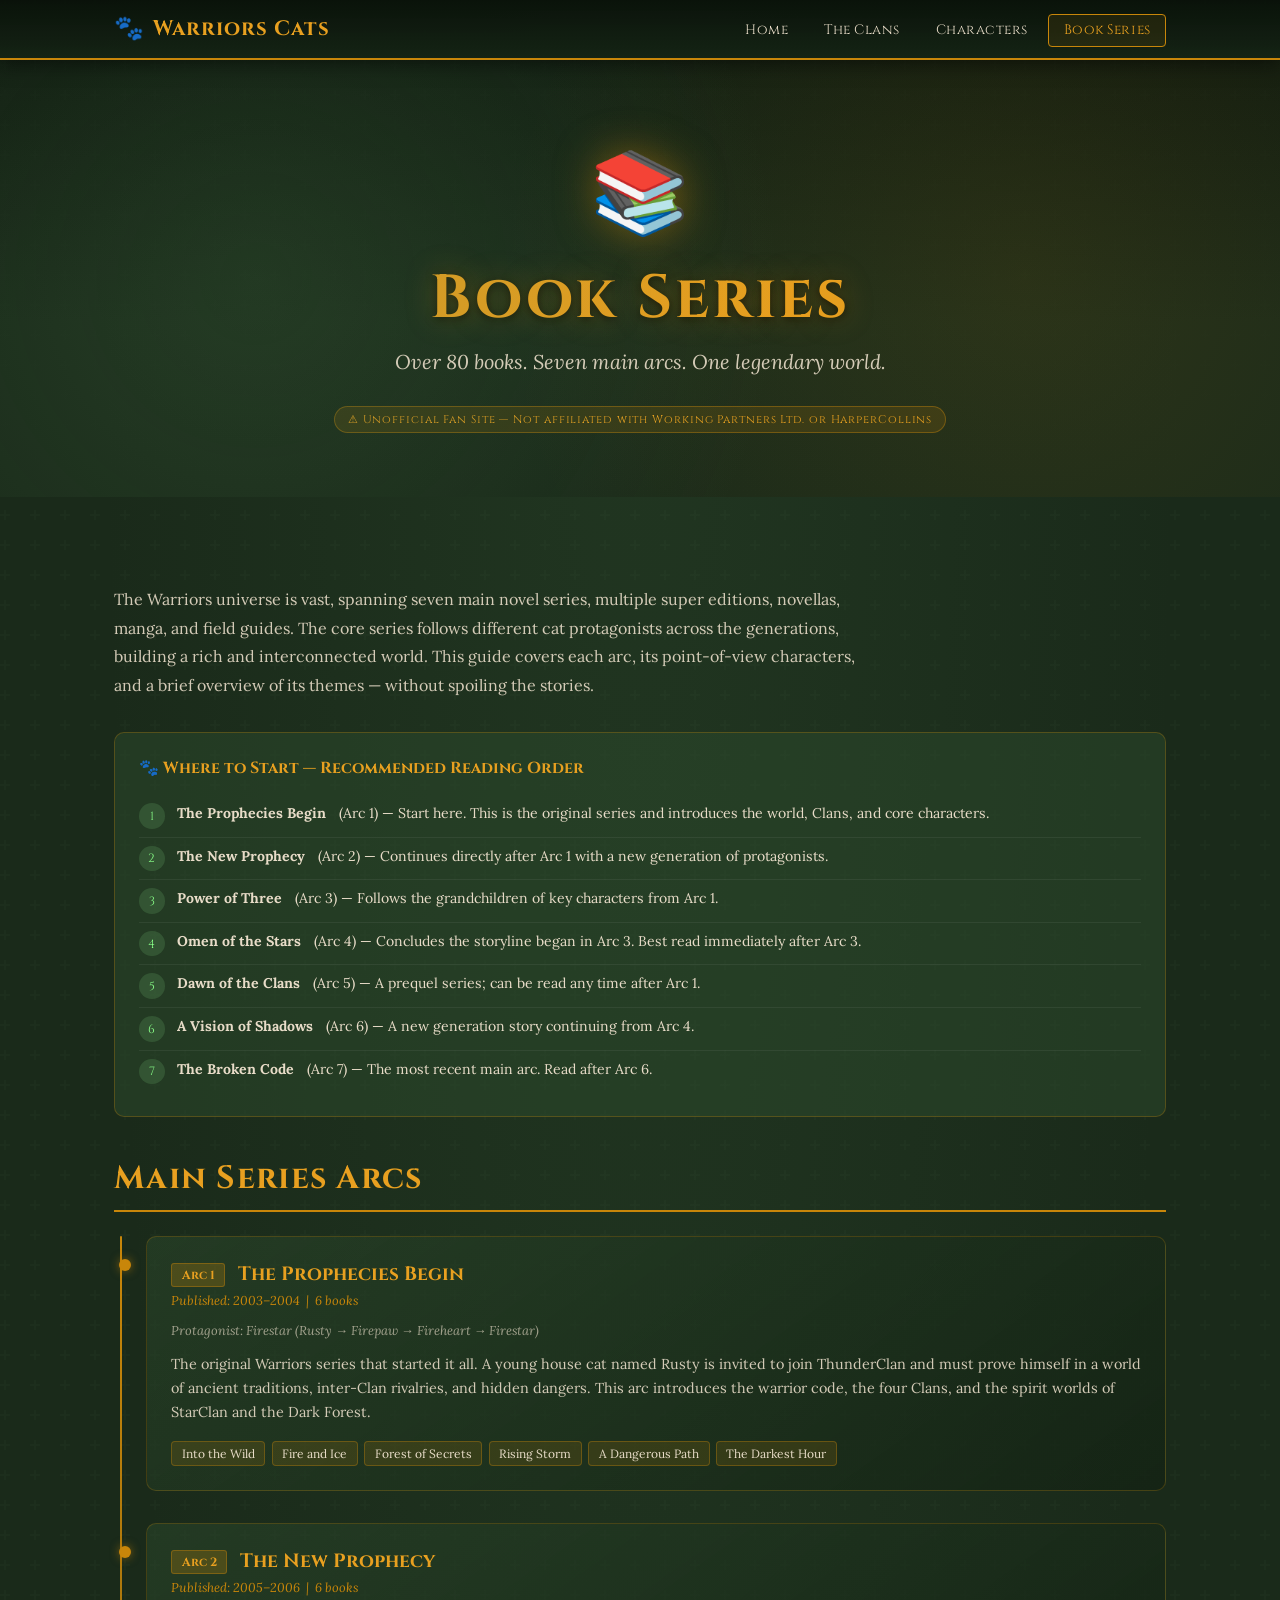
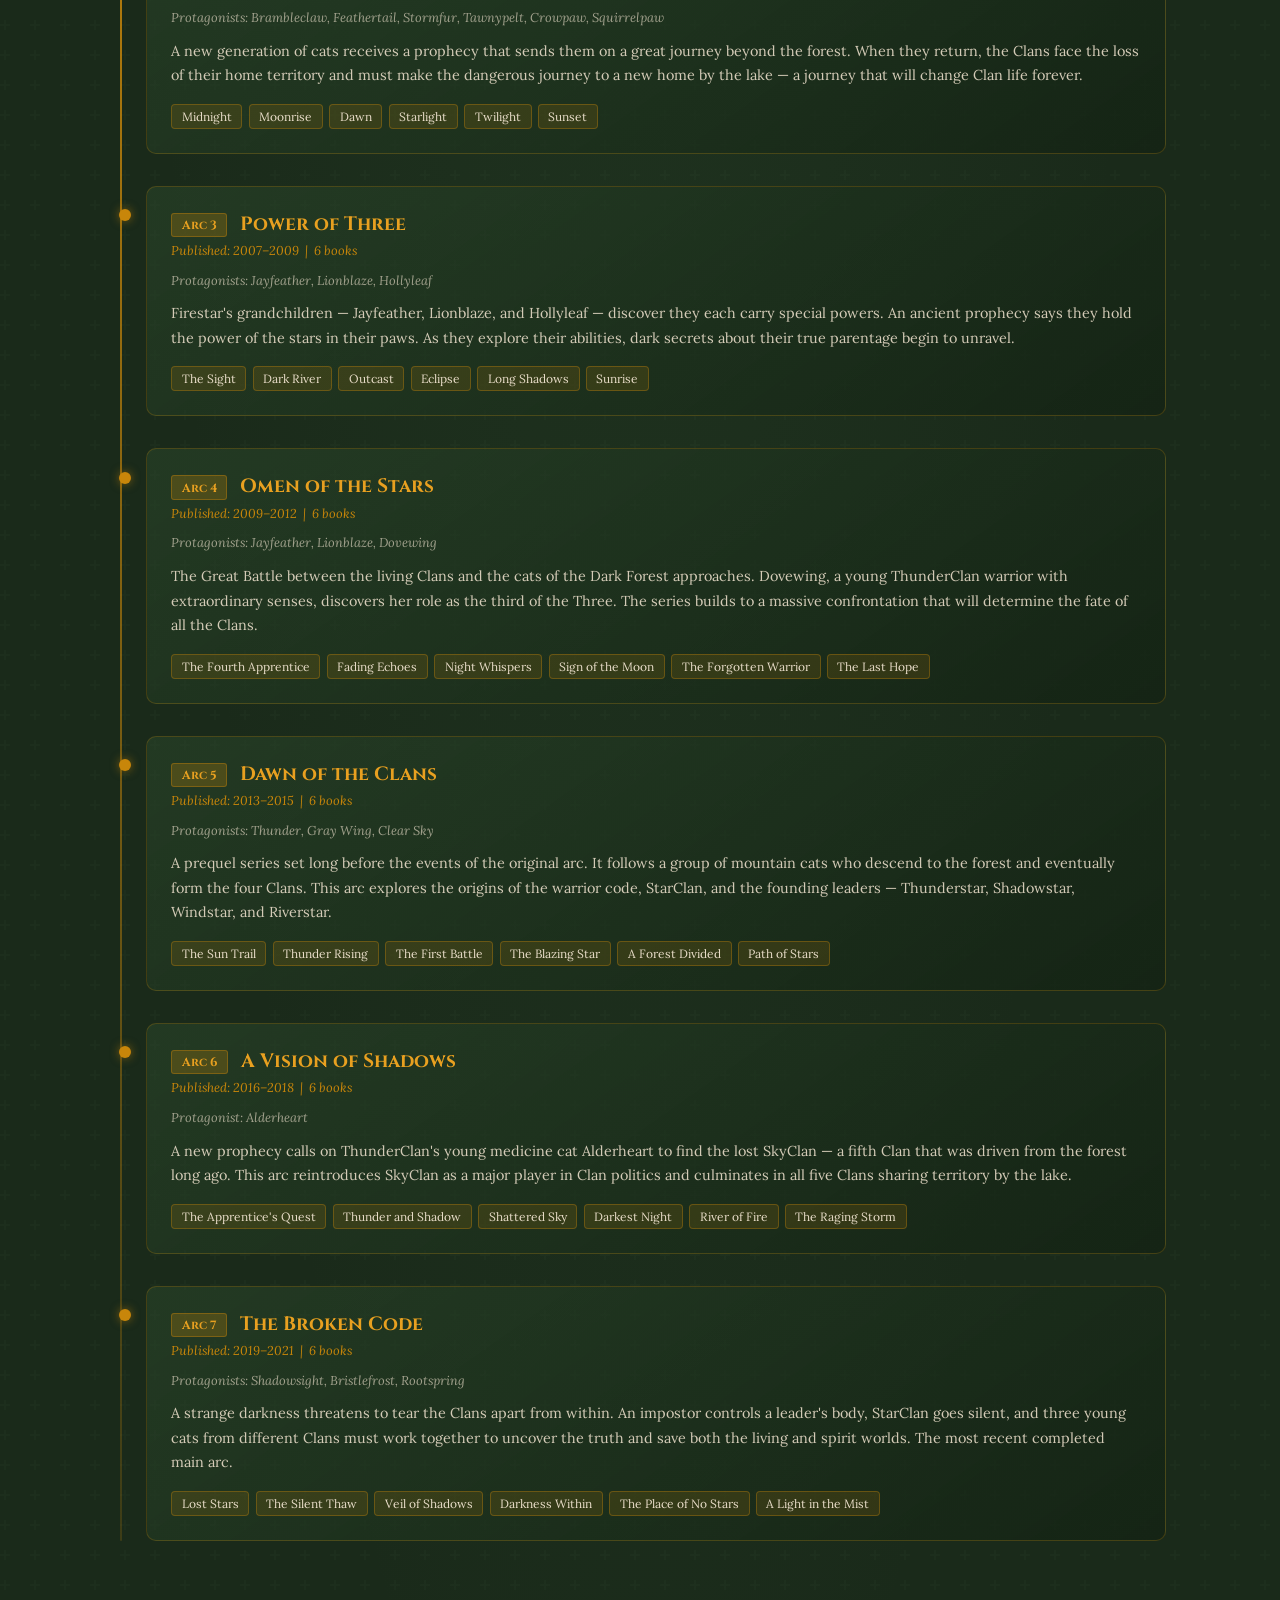
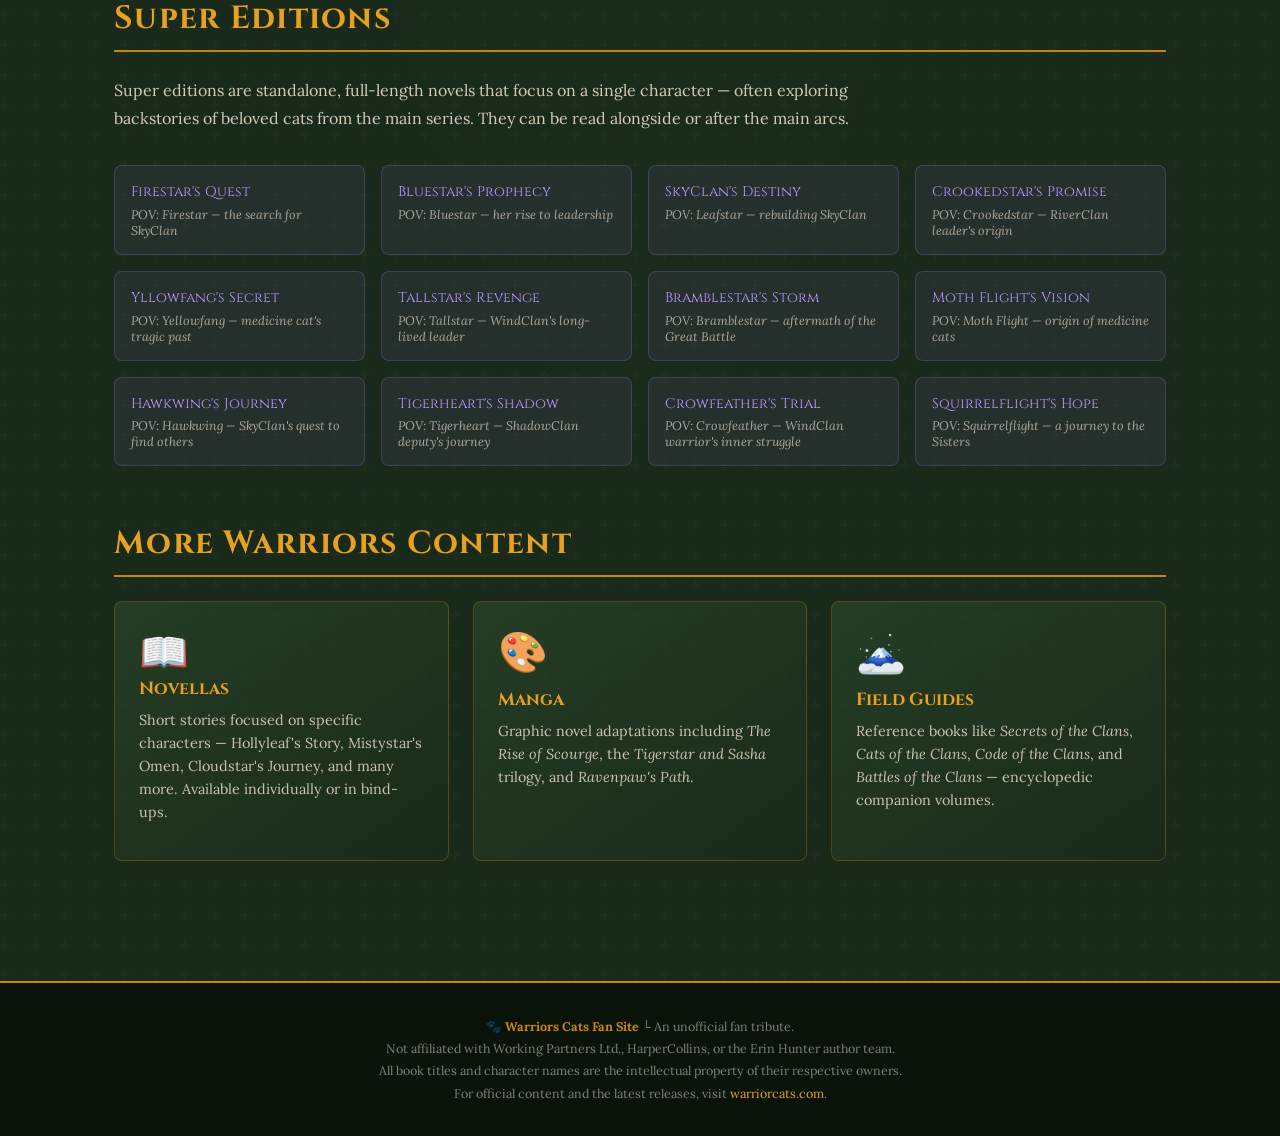
==== books.html @ 4194a697 "Add books.html" ====
<!DOCTYPE html>
<html lang="en">
<head>
  <meta charset="UTF-8" />
  <meta name="viewport" content="width=device-width, initial-scale=1.0" />
  <title>Book Series — Warriors Cats Fan Site</title>
  <link rel="stylesheet" href="style.css" />
  <style>
    .arc-number {
      display: inline-block;
      background: rgba(200,134,10,0.25);
      color: var(--amber-light);
      font-family: 'Cinzel', serif;
      font-size: 0.75rem;
      padding: 0.2rem 0.6rem;
      border-radius: 3px;
      border: 1px solid rgba(200,134,10,0.4);
      margin-right: 0.5rem;
      vertical-align: middle;
    }
    .arc-pov {
      font-size: 0.8rem;
      color: var(--parchment);
      opacity: 0.65;
      margin-bottom: 0.8rem;
      font-style: italic;
    }

    .books-timeline {
      position: relative;
      padding-left: 2rem;
    }
    .books-timeline::before {
      content: '';
      position: absolute;
      left: 0.4rem;
      top: 0;
      bottom: 0;
      width: 2px;
      background: linear-gradient(180deg, var(--amber) 0%, rgba(200,134,10,0.2) 100%);
      border-radius: 2px;
    }
    .timeline-arc {
      position: relative;
      margin-bottom: 2rem;
    }
    .timeline-arc::before {
      content: '';
      position: absolute;
      left: -1.75rem;
      top: 1.4rem;
      width: 12px;
      height: 12px;
      background: var(--amber);
      border-radius: 50%;
      box-shadow: 0 0 10px rgba(200,134,10,0.6);
    }

    .reading-order-box {
      background: rgba(45,74,45,0.5);
      border: 1px solid rgba(200,134,10,0.3);
      border-radius: 10px;
      padding: 1.5rem;
      margin-top: 1.5rem;
    }
    .reading-order-box h3 {
      font-family: 'Cinzel', serif;
      color: var(--amber-light);
      margin-bottom: 1rem;
      font-size: 1rem;
    }
    .order-steps {
      list-style: none;
      counter-reset: step-counter;
    }
    .order-steps li {
      counter-increment: step-counter;
      display: flex;
      align-items: flex-start;
      gap: 0.8rem;
      padding: 0.5rem 0;
      font-size: 0.88rem;
      color: var(--parchment);
      border-bottom: 1px solid rgba(255,255,255,0.06);
      line-height: 1.5;
    }
    .order-steps li:last-child { border-bottom: none; }
    .order-steps li::before {
      content: counter(step-counter);
      background: rgba(74,124,74,0.4);
      color: #88ff88;
      font-family: 'Cinzel', serif;
      font-size: 0.75rem;
      min-width: 1.6rem;
      height: 1.6rem;
      border-radius: 50%;
      display: flex;
      align-items: center;
      justify-content: center;
      flex-shrink: 0;
    }

    .super-editions-grid {
      display: grid;
      grid-template-columns: repeat(auto-fill, minmax(220px, 1fr));
      gap: 1rem;
    }
    .super-ed-card {
      background: rgba(136,102,204,0.1);
      border: 1px solid rgba(136,102,204,0.3);
      border-radius: 8px;
      padding: 1rem;
      transition: all 0.25s ease;
    }
    .super-ed-card:hover {
      border-color: rgba(136,102,204,0.6);
      box-shadow: 0 4px 16px rgba(136,102,204,0.15);
      transform: translateY(-2px);
    }
    .super-ed-card .se-title {
      font-family: 'Cinzel', serif;
      font-size: 0.88rem;
      color: #bb99ff;
      margin-bottom: 0.3rem;
    }
    .super-ed-card .se-pov {
      font-size: 0.78rem;
      color: var(--parchment);
      opacity: 0.7;
      font-style: italic;
    }
  </style>
</head>
<body>

  <!-- ======= HEADER ======= -->
  <header>
    <nav>
      <a class="nav-logo" href="index.html">
        <span class="paw">🐾</span> Warriors Cats
      </a>
      <ul>
        <li><a href="index.html">Home</a></li>
        <li><a href="clans.html">The Clans</a></li>
        <li><a href="characters.html">Characters</a></li>
        <li><a href="books.html" class="active">Book Series</a></li>
      </ul>
    </nav>
  </header>

  <!-- ======= HERO ======= -->
  <section class="hero">
    <span class="hero-icon">📚</span>
    <h1>Book Series</h1>
    <p class="subtitle">Over 80 books. Seven main arcs. One legendary world.</p>
    <span class="disclaimer-badge">⚠ Unofficial Fan Site — Not affiliated with Working Partners Ltd. or HarperCollins</span>
  </section>

  <!-- ======= MAIN ======= -->
  <main>

    <p class="intro-text">
      The Warriors universe is vast, spanning seven main novel series, multiple super editions, novellas,
      manga, and field guides. The core series follows different cat protagonists across the generations,
      building a rich and interconnected world. This guide covers each arc, its point-of-view characters,
      and a brief overview of its themes — without spoiling the stories.
    </p>

    <!-- READING ORDER TIP -->
    <div class="reading-order-box">
      <h3>🐾 Where to Start — Recommended Reading Order</h3>
      <ol class="order-steps">
        <li><strong>The Prophecies Begin</strong> (Arc 1) — Start here. This is the original series and introduces the world, Clans, and core characters.</li>
        <li><strong>The New Prophecy</strong> (Arc 2) — Continues directly after Arc 1 with a new generation of protagonists.</li>
        <li><strong>Power of Three</strong> (Arc 3) — Follows the grandchildren of key characters from Arc 1.</li>
        <li><strong>Omen of the Stars</strong> (Arc 4) — Concludes the storyline began in Arc 3. Best read immediately after Arc 3.</li>
        <li><strong>Dawn of the Clans</strong> (Arc 5) — A prequel series; can be read any time after Arc 1.</li>
        <li><strong>A Vision of Shadows</strong> (Arc 6) — A new generation story continuing from Arc 4.</li>
        <li><strong>The Broken Code</strong> (Arc 7) — The most recent main arc. Read after Arc 6.</li>
      </ol>
    </div>

    <!-- TIMELINE / ARCS -->
    <section style="margin-top: 2.5rem;">
      <h2 class="section-title">Main Series Arcs</h2>

      <div class="books-timeline">

        <!-- ARC 1 -->
        <div class="timeline-arc arc-card">
          <h3><span class="arc-number">Arc 1</span> The Prophecies Begin</h3>
          <p class="arc-meta">Published: 2003–2004 &nbsp;|&nbsp; 6 books</p>
          <p class="arc-pov">Protagonist: Firestar (Rusty → Firepaw → Fireheart → Firestar)</p>
          <p class="arc-desc">
            The original Warriors series that started it all. A young house cat named Rusty is invited to
            join ThunderClan and must prove himself in a world of ancient traditions, inter-Clan rivalries,
            and hidden dangers. This arc introduces the warrior code, the four Clans, and the spirit worlds
            of StarClan and the Dark Forest.
          </p>
          <div class="book-list">
            <span class="book-tag">Into the Wild</span>
            <span class="book-tag">Fire and Ice</span>
            <span class="book-tag">Forest of Secrets</span>
            <span class="book-tag">Rising Storm</span>
            <span class="book-tag">A Dangerous Path</span>
            <span class="book-tag">The Darkest Hour</span>
          </div>
        </div>

        <!-- ARC 2 -->
        <div class="timeline-arc arc-card">
          <h3><span class="arc-number">Arc 2</span> The New Prophecy</h3>
          <p class="arc-meta">Published: 2005–2006 &nbsp;|&nbsp; 6 books</p>
          <p class="arc-pov">Protagonists: Brambleclaw, Feathertail, Stormfur, Tawnypelt, Crowpaw, Squirrelpaw</p>
          <p class="arc-desc">
            A new generation of cats receives a prophecy that sends them on a great journey beyond the
            forest. When they return, the Clans face the loss of their home territory and must make the
            dangerous journey to a new home by the lake — a journey that will change Clan life forever.
          </p>
          <div class="book-list">
            <span class="book-tag">Midnight</span>
            <span class="book-tag">Moonrise</span>
            <span class="book-tag">Dawn</span>
            <span class="book-tag">Starlight</span>
            <span class="book-tag">Twilight</span>
            <span class="book-tag">Sunset</span>
          </div>
        </div>

        <!-- ARC 3 -->
        <div class="timeline-arc arc-card">
          <h3><span class="arc-number">Arc 3</span> Power of Three</h3>
          <p class="arc-meta">Published: 2007–2009 &nbsp;|&nbsp; 6 books</p>
          <p class="arc-pov">Protagonists: Jayfeather, Lionblaze, Hollyleaf</p>
          <p class="arc-desc">
            Firestar's grandchildren — Jayfeather, Lionblaze, and Hollyleaf — discover they each carry
            special powers. An ancient prophecy says they hold the power of the stars in their paws. As
            they explore their abilities, dark secrets about their true parentage begin to unravel.
          </p>
          <div class="book-list">
            <span class="book-tag">The Sight</span>
            <span class="book-tag">Dark River</span>
            <span class="book-tag">Outcast</span>
            <span class="book-tag">Eclipse</span>
            <span class="book-tag">Long Shadows</span>
            <span class="book-tag">Sunrise</span>
          </div>
        </div>

        <!-- ARC 4 -->
        <div class="timeline-arc arc-card">
          <h3><span class="arc-number">Arc 4</span> Omen of the Stars</h3>
          <p class="arc-meta">Published: 2009–2012 &nbsp;|&nbsp; 6 books</p>
          <p class="arc-pov">Protagonists: Jayfeather, Lionblaze, Dovewing</p>
          <p class="arc-desc">
            The Great Battle between the living Clans and the cats of the Dark Forest approaches. Dovewing,
            a young ThunderClan warrior with extraordinary senses, discovers her role as the third of the
            Three. The series builds to a massive confrontation that will determine the fate of all the Clans.
          </p>
          <div class="book-list">
            <span class="book-tag">The Fourth Apprentice</span>
            <span class="book-tag">Fading Echoes</span>
            <span class="book-tag">Night Whispers</span>
            <span class="book-tag">Sign of the Moon</span>
            <span class="book-tag">The Forgotten Warrior</span>
            <span class="book-tag">The Last Hope</span>
          </div>
        </div>

        <!-- ARC 5 -->
        <div class="timeline-arc arc-card">
          <h3><span class="arc-number">Arc 5</span> Dawn of the Clans</h3>
          <p class="arc-meta">Published: 2013–2015 &nbsp;|&nbsp; 6 books</p>
          <p class="arc-pov">Protagonists: Thunder, Gray Wing, Clear Sky</p>
          <p class="arc-desc">
            A prequel series set long before the events of the original arc. It follows a group of mountain
            cats who descend to the forest and eventually form the four Clans. This arc explores the origins
            of the warrior code, StarClan, and the founding leaders — Thunderstar, Shadowstar, Windstar,
            and Riverstar.
          </p>
          <div class="book-list">
            <span class="book-tag">The Sun Trail</span>
            <span class="book-tag">Thunder Rising</span>
            <span class="book-tag">The First Battle</span>
            <span class="book-tag">The Blazing Star</span>
            <span class="book-tag">A Forest Divided</span>
            <span class="book-tag">Path of Stars</span>
          </div>
        </div>

        <!-- ARC 6 -->
        <div class="timeline-arc arc-card">
          <h3><span class="arc-number">Arc 6</span> A Vision of Shadows</h3>
          <p class="arc-meta">Published: 2016–2018 &nbsp;|&nbsp; 6 books</p>
          <p class="arc-pov">Protagonist: Alderheart</p>
          <p class="arc-desc">
            A new prophecy calls on ThunderClan's young medicine cat Alderheart to find the lost SkyClan — a
            fifth Clan that was driven from the forest long ago. This arc reintroduces SkyClan as a major
            player in Clan politics and culminates in all five Clans sharing territory by the lake.
          </p>
          <div class="book-list">
            <span class="book-tag">The Apprentice's Quest</span>
            <span class="book-tag">Thunder and Shadow</span>
            <span class="book-tag">Shattered Sky</span>
            <span class="book-tag">Darkest Night</span>
            <span class="book-tag">River of Fire</span>
            <span class="book-tag">The Raging Storm</span>
          </div>
        </div>

        <!-- ARC 7 -->
        <div class="timeline-arc arc-card">
          <h3><span class="arc-number">Arc 7</span> The Broken Code</h3>
          <p class="arc-meta">Published: 2019–2021 &nbsp;|&nbsp; 6 books</p>
          <p class="arc-pov">Protagonists: Shadowsight, Bristlefrost, Rootspring</p>
          <p class="arc-desc">
            A strange darkness threatens to tear the Clans apart from within. An impostor controls a
            leader's body, StarClan goes silent, and three young cats from different Clans must work
            together to uncover the truth and save both the living and spirit worlds. The most recent
            completed main arc.
          </p>
          <div class="book-list">
            <span class="book-tag">Lost Stars</span>
            <span class="book-tag">The Silent Thaw</span>
            <span class="book-tag">Veil of Shadows</span>
            <span class="book-tag">Darkness Within</span>
            <span class="book-tag">The Place of No Stars</span>
            <span class="book-tag">A Light in the Mist</span>
          </div>
        </div>

      </div>
    </section>

    <!-- SUPER EDITIONS -->
    <section>
      <h2 class="section-title">Super Editions</h2>
      <p class="intro-text">
        Super editions are standalone, full-length novels that focus on a single character — often exploring
        backstories of beloved cats from the main series. They can be read alongside or after the main arcs.
      </p>
      <div class="super-editions-grid">
        <div class="super-ed-card">
          <p class="se-title">Firestar's Quest</p>
          <p class="se-pov">POV: Firestar — the search for SkyClan</p>
        </div>
        <div class="super-ed-card">
          <p class="se-title">Bluestar's Prophecy</p>
          <p class="se-pov">POV: Bluestar — her rise to leadership</p>
        </div>
        <div class="super-ed-card">
          <p class="se-title">SkyClan's Destiny</p>
          <p class="se-pov">POV: Leafstar — rebuilding SkyClan</p>
        </div>
        <div class="super-ed-card">
          <p class="se-title">Crookedstar's Promise</p>
          <p class="se-pov">POV: Crookedstar — RiverClan leader's origin</p>
        </div>
        <div class="super-ed-card">
          <p class="se-title">Yllowfang's Secret</p>
          <p class="se-pov">POV: Yellowfang — medicine cat's tragic past</p>
        </div>
        <div class="super-ed-card">
          <p class="se-title">Tallstar's Revenge</p>
          <p class="se-pov">POV: Tallstar — WindClan's long-lived leader</p>
        </div>
        <div class="super-ed-card">
          <p class="se-title">Bramblestar's Storm</p>
          <p class="se-pov">POV: Bramblestar — aftermath of the Great Battle</p>
        </div>
        <div class="super-ed-card">
          <p class="se-title">Moth Flight's Vision</p>
          <p class="se-pov">POV: Moth Flight — origin of medicine cats</p>
        </div>
        <div class="super-ed-card">
          <p class="se-title">Hawkwing's Journey</p>
          <p class="se-pov">POV: Hawkwing — SkyClan's quest to find others</p>
        </div>
        <div class="super-ed-card">
          <p class="se-title">Tigerheart's Shadow</p>
          <p class="se-pov">POV: Tigerheart — ShadowClan deputy's journey</p>
        </div>
        <div class="super-ed-card">
          <p class="se-title">Crowfeather's Trial</p>
          <p class="se-pov">POV: Crowfeather — WindClan warrior's inner struggle</p>
        </div>
        <div class="super-ed-card">
          <p class="se-title">Squirrelflight's Hope</p>
          <p class="se-pov">POV: Squirrelflight — a journey to the Sisters</p>
        </div>
      </div>
    </section>

    <!-- ADDITIONAL CONTENT -->
    <section>
      <h2 class="section-title">More Warriors Content</h2>
      <div class="card-grid">
        <div class="card">
          <span class="card-icon">📖</pan>
          <h3>Novellas</h3>
          <p>Short stories focused on specific characters — Hollyleaf's Story, Mistystar's Omen, Cloudstar's Journey, and many more. Available individually or in bind-ups.</p>
        </div>
        <div class="card">
          <span class="card-icon">🎨</span>
          <h3>Manga</h3>
          <p>Graphic novel adaptations including <em>The Rise of Scourge</em>, the <em>Tigerstar and Sasha</em> trilogy, and <em>Ravenpaw's Path</em>.</p>
        </div>
        <div class="card">
          <span class="card-icon">🗻️</span>
          <h3>Field Guides</h3>
          <p>Reference books like <em>Secrets of the Clans</em>, <em>Cats of the Clans</em>, <em>Code of the Clans</em>, and <em>Battles of the Clans</em> — encyclopedic companion volumes.</p>
        </div>
      </div>
    </section>

  </main>

  <!-- ======= FOOTER ======= -->
  <footer>
    <p>
      🐾 <strong>Warriors Cats Fan Site</strong> └ An unofficial fan tribute.<br />
      Not affiliated with Working Partners Ltd., HarperCollins, or the Erin Hunter author team.<br />
      All book titles and character names are the intellectual property of their respective owners.<br />
      For official content and the latest releases, visit
      <a href="https://www.warriorcats.com" target="_blank" rel="noopener">warriorcats.com</a>.
    </p>
  </footer>

</body>
</html>
---- style.css ----
/* ============================================
   Warriors Cats Fan Site — Shared Stylesheet
   Unofficial Fan Site | Not affiliated with
   Working Partners Ltd. or HarperCollins
   ============================================ */

@import url('https://fonts.googleapis.com/css2?family=Cinzel:wght@400;600;700&family=Lora:ital,wght@0,400;0,600;1,400&display=swap');

/* ---- CSS Variables ---- */
:root {
  --forest-dark: #1a2a1a;
  --forest-mid: #2d4a2d;
  --forest-light: #4a7c4a;
  --amber: #c8860a;
  --amber-light: #e8a020;
  --cream: #f5efe0;
  --parchment: #e8dcc8;
  --text-dark: #1c1408;
  --text-mid: #3a2e1a;
  --thunder: #e85c00;
  --shadow: #4a0080;
  --wind: #c8a000;
  --river: #0066aa;
  --starClan: #8866cc;
}

/* ---- Reset & Base ---- */
*, *::before, *::after { box-sizing: border-box; margin: 0; padding: 0; }

html { scroll-behavior: smooth; }

body {
  font-family: 'Lora', Georgia, serif;
  background-color: var(--forest-dark);
  color: var(--cream);
  min-height: 100vh;
  background-image:
    radial-gradient(ellipse at top, rgba(74, 124, 74, 0.15) 0%, transparent 60%),
    url("data:image/svg+xml,%3Csvg width='60' height='60' viewBox='0 0 60 60' xmlns='http://www.w3.org/2000/svg'%3E%3Cg fill='none' fill-rule='evenodd'%3E%3Cg fill='%234a7c4a' fill-opacity='0.05'%3E%3Cpath d='M36 34v-4h-2v4h-4v2h4v4h2v-4h4v-2h-4zm0-30V0h-2v4h-4v2h4v4h2V6h4V4h-4zM6 34v-4H4v4H0v2h4v4h2v-4h4v-2H6zM6 4V0H4v4H0v2h4v4h2V6h4V4H6z'/%3E%3C/g%3E%3C/g%3E%3C/svg%3E");
}

/* ---- Navigation ---- */
header {
  background: linear-gradient(180deg, rgba(10,18,10,0.98) 0%, rgba(20,35,20,0.95) 100%);
  border-bottom: 2px solid var(--amber);
  position: sticky;
  top: 0;
  z-index: 100;
  box-shadow: 0 4px 20px rgba(0,0,0,0.5);
}

nav {
  max-width: 1100px;
  margin: 0 auto;
  display: flex;
  align-items: center;
  justify-content: space-between;
  padding: 0.8rem 1.5rem;
  flex-wrap: wrap;
  gap: 0.5rem;
}

.nav-logo {
  font-family: 'Cinzel', serif;
  font-size: 1.3rem;
  font-weight: 700;
  color: var(--amber-light);
  text-decoration: none;
  letter-spacing: 0.05em;
  display: flex;
  align-items: center;
  gap: 0.5rem;
}

.nav-logo .paw { font-size: 1.5rem; }

nav ul {
  list-style: none;
  display: flex;
  gap: 0.3rem;
  flex-wrap: wrap;
}

nav ul li a {
  text-decoration: none;
  color: var(--parchment);
  font-family: 'Cinzel', serif;
  font-size: 0.85rem;
  letter-spacing: 0.04em;
  padding: 0.4rem 0.9rem;
  border-radius: 4px;
  transition: all 0.25s ease;
  border: 1px solid transparent;
}

nav ul li a:hover,
nav ul li a.active {
  color: var(--amber-light);
  border-color: var(--amber);
  background: rgba(200, 134, 10, 0.1);
}

/* ---- Hero Banner ---- */
.hero {
  position: relative;
  text-align: center;
  padding: 5rem 1.5rem 4rem;
  background: linear-gradient(180deg,
    rgba(10,18,10,0.6) 0%,
    rgba(26,42,26,0.8) 60%,
    var(--forest-dark) 100%);
  overflow: hidden;
}

.hero::before {
  content: '';
  position: absolute;
  inset: 0;
  background:
    radial-gradient(circle at 20% 50%, rgba(74,124,74,0.2) 0%, transparent 50%),
    radial-gradient(circle at 80% 50%, rgba(200,134,10,0.1) 0%, transparent 50%);
  pointer-events: none;
}

.hero-icon {
  font-size: 5rem;
  display: block;
  margin-bottom: 1rem;
  filter: drop-shadow(0 0 20px rgba(200,134,10,0.5));
  animation: float 4s ease-in-out infinite;
}

@keyframes float {
  0%, 100% { transform: translateY(0); }
  50% { transform: translateY(-10px); }
}

.hero h1 {
  font-family: 'Cinzel', serif;
  font-size: clamp(2rem, 6vw, 3.8rem);
  font-weight: 700;
  color: var(--amber-light);
  text-shadow: 0 0 30px rgba(200,134,10,0.4), 0 2px 8px rgba(0,0,0,0.8);
  margin-bottom: 0.6rem;
  letter-spacing: 0.05em;
}

.hero .subtitle {
  font-size: clamp(1rem, 2.5vw, 1.25rem);
  color: var(--parchment);
  font-style: italic;
  max-width: 600px;
  margin: 0 auto 1.5rem;
  opacity: 0.9;
}

.disclaimer-badge {
  display: inline-block;
  background: rgba(200,134,10,0.15);
  border: 1px solid rgba(200,134,10,0.4);
  color: var(--amber-light);
  font-size: 0.7rem;
  font-family: 'Cinzel', serif;
  letter-spacing: 0.08em;
  padding: 0.3rem 0.8rem;
  border-radius: 20px;
  margin-top: 0.5rem;
}

/* ---- Main Content ---- */
main {
  max-width: 1100px;
  margin: 0 auto;
  padding: 2rem 1.5rem 4rem;
}

section {
  margin-bottom: 3.5rem;
}

.section-title {
  font-family: 'Cinzel', serif;
  font-size: clamp(1.4rem, 3vw, 2rem);
  color: var(--amber-light);
  border-bottom: 2px solid var(--amber);
  padding-bottom: 0.6rem;
  margin-bottom: 1.5rem;
  letter-spacing: 0.04em;
}

/* ---- Cards ---- */
.card-grid {
  display: grid;
  grid-template-columns: repeat(auto-fill, minmax(260px, 1fr));
  gap: 1.5rem;
}

.card {
  background: linear-gradient(145deg, rgba(45,74,45,0.6), rgba(26,42,26,0.8));
  border: 1px solid rgba(200,134,10,0.3);
  border-radius: 8px;
  padding: 1.5rem;
  transition: all 0.3s ease;
  text-decoration: none;
  color: inherit;
  display: block;
}

.card:hover {
  border-color: var(--amber);
  transform: translateY(-4px);
  box-shadow: 0 8px 30px rgba(0,0,0,0.4), 0 0 20px rgba(200,134,10,0.15);
  background: linear-gradient(145deg, rgba(60,100,60,0.7), rgba(40,60,40,0.9));
}

.card-icon { font-size: 2.5rem; margin-bottom: 0.7rem; display: block; }

.card h3 {
  font-family: 'Cinzel', serif;
  font-size: 1.1rem;
  color: var(--amber-light);
  margin-bottom: 0.5rem;
}

.card p {
  font-size: 0.9rem;
  color: var(--parchment);
  line-height: 1.6;
  opacity: 0.85;
}

/* ---- Clan Color Accents ---- */
.clan-thunder { border-left: 4px solid var(--thunder); }
.clan-shadow  { border-left: 4px solid var(--shadow); }
.clan-wind    { border-left: 4px solid var(--wind); }
.clan-river   { border-left: 4px solid var(--river); }
.clan-star    { border-left: 4px solid var(--starClan); }

/* ---- Clan Banner ---- */
.clan-banner {
  display: grid;
  grid-template-columns: repeat(auto-fill, minmax(220px, 1fr));
  gap: 1rem;
  margin-bottom: 2rem;
}

.clan-tile {
  border-radius: 8px;
  padding: 1.5rem 1.2rem;
  text-align: center;
  border: 1px solid rgba(255,255,255,0.1);
  transition: transform 0.2s ease, box-shadow 0.2s ease;
}

.clan-tile:hover {
  transform: scale(1.03);
  box-shadow: 0 6px 20px rgba(0,0,0,0.5);
}

.clan-tile .clan-emblem { font-size: 3rem; display: block; margin-bottom: 0.5rem; }
.clan-tile h3 { font-family: 'Cinzel', serif; font-size: 1.15rem; margin-bottom: 0.3rem; }
.clan-tile p  { font-size: 0.82rem; opacity: 0.85; line-height: 1.5; }

.thunder-tile { background: linear-gradient(135deg, #3a1200, #5c2200); color: #ffb880; }
.shadow-tile  { background: linear-gradient(135deg, #1a0030, #2e0050); color: #cc99ff; }
.wind-tile    { background: linear-gradient(135deg, #2a2200, #4a3a00); color: #ffe080; }
.river-tile   { background: linear-gradient(135deg, #001830, #002d55); color: #80ccff; }

/* ---- Info Table ---- */
.info-table {
  width: 100%;
  border-collapse: collapse;
  font-size: 0.9rem;
}

.info-table th {
  font-family: 'Cinzel', serif;
  background: rgba(200,134,10,0.2);
  color: var(--amber-light);
  padding: 0.6rem 1rem;
  text-align: left;
  border-bottom: 2px solid var(--amber);
  font-size: 0.8rem;
  letter-spacing: 0.06em;
}

.info-table td {
  padding: 0.7rem 1rem;
  border-bottom: 1px solid rgba(255,255,255,0.07);
  color: var(--parchment);
  vertical-align: top;
  line-height: 1.5;
}

.info-table tr:last-child td { border-bottom: none; }
.info-table tr:hover td { background: rgba(255,255,255,0.03); }

/* ---- Character Profile Card ---- */
.char-grid {
  display: grid;
  grid-template-columns: repeat(auto-fill, minmax(280px, 1fr));
  gap: 1.5rem;
}

.char-card {
  background: rgba(30, 48, 30, 0.8);
  border: 1px solid rgba(200,134,10,0.3);
  border-radius: 10px;
  padding: 1.4rem;
  transition: all 0.3s ease;
}

.char-card:hover {
  border-color: var(--amber);
  box-shadow: 0 6px 24px rgba(0,0,0,0.4);
  transform: translateY(-3px);
}

.char-header {
  display: flex;
  align-items: center;
  gap: 1rem;
  margin-bottom: 1rem;
  padding-bottom: 0.8rem;
  border-bottom: 1px solid rgba(200,134,10,0.2);
}

.char-emoji { font-size: 2.8rem; }

.char-header h3 {
  font-family: 'Cinzel', serif;
  font-size: 1.05rem;
  color: var(--amber-light);
}

.char-header .char-rank {
  font-size: 0.75rem;
  color: var(--parchment);
  opacity: 0.7;
  font-style: italic;
}

.char-facts { list-style: none; }

.char-facts li {
  display: flex;
  gap: 0.5rem;
  font-size: 0.85rem;
  padding: 0.3rem 0;
  color: var(--parchment);
  border-bottom: 1px solid rgba(255,255,255,0.05);
}

.char-facts li:last-child { border-bottom: none; }

.char-facts .label {
  color: var(--amber);
  font-weight: 600;
  min-width: 80px;
  flex-shrink: 0;
}

/* ---- Book Arc Cards ---- */
.arc-card {
  background: linear-gradient(145deg, rgba(45,74,45,0.5), rgba(20,35,20,0.8));
  border: 1px solid rgba(200,134,10,0.25);
  border-radius: 10px;
  padding: 1.5rem;
  margin-bottom: 1.5rem;
}

.arc-card h3 {
  font-family: 'Cinzel', serif;
  font-size: 1.2rem;
  color: var(--amber-light);
  margin-bottom: 0.3rem;
}

.arc-meta {
  font-size: 0.8rem;
  color: var(--amber);
  font-style: italic;
  margin-bottom: 0.8rem;
}

.arc-desc {
  font-size: 0.9rem;
  color: var(--parchment);
  line-height: 1.7;
  margin-bottom: 1rem;
  opacity: 0.9;
}

.book-list {
  display: flex;
  flex-wrap: wrap;
  gap: 0.4rem;
}

.book-tag {
  background: rgba(200,134,10,0.15);
  border: 1px solid rgba(200,134,10,0.35);
  color: var(--parchment);
  font-size: 0.75rem;
  padding: 0.25rem 0.6rem;
  border-radius: 4px;
}

/* ---- Footer ---- */
footer {
  background: rgba(10,18,10,0.95);
  border-top: 2px solid var(--amber);
  text-align: center;
  padding: 2rem 1.5rem;
  font-size: 0.78rem;
  color: rgba(245,239,224,0.5);
  line-height: 1.8;
}

footer strong { color: var(--amber); }

footer a { color: var(--amber-light); text-decoration: none; }
footer a:hover { text-decoration: underline; }

/* ---- Utility ---- */
.text-amber { color: var(--amber-light); }
.text-italic { font-style: italic; }
.mt-sm { margin-top: 0.8rem; }
.mt-md { margin-top: 1.5rem; }

.intro-text {
  max-width: 750px;
  line-height: 1.8;
  color: var(--parchment);
  font-size: 1rem;
  opacity: 0.9;
  margin-bottom: 2rem;
}

.tag {
  display: inline-block;
  font-size: 0.72rem;
  font-family: 'Cinzel', serif;
  letter-spacing: 0.06em;
  padding: 0.2rem 0.6rem;
  border-radius: 3px;
  margin-right: 0.3rem;
  margin-bottom: 0.3rem;
}

.tag-thunder { background: rgba(232,92,0,0.2);  color: #ff9955; border: 1px solid rgba(232,92,0,0.4); }
.tag-shadow  { background: rgba(74,0,128,0.25); color: #cc88ff; border: 1px solid rgba(74,0,128,0.5); }
.tag-wind    { background: rgba(200,160,0,0.2); color: #ffe080; border: 1px solid rgba(200,160,0,0.4); }
.tag-river   { background: rgba(0,102,170,0.25); color: #66bbff; border: 1px solid rgba(0,102,170,0.5); }
.tag-star    { background: rgba(136,102,204,0.2); color: #bb99ff; border: 1px solid rgba(136,102,204,0.4); }
.tag-rogue   { background: rgba(100,80,60,0.3); color: #ccaa88; border: 1px solid rgba(100,80,60,0.5); }

/* ---- Responsive ---- */
@media (max-width: 600px) {
  nav { flex-direction: column; align-items: flex-start; }
  nav ul { gap: 0.2rem; }
  .hero { padding: 3rem 1rem 2.5rem; }
  .card-grid, .char-grid, .clan-banner { grid-template-columns: 1fr; }
}
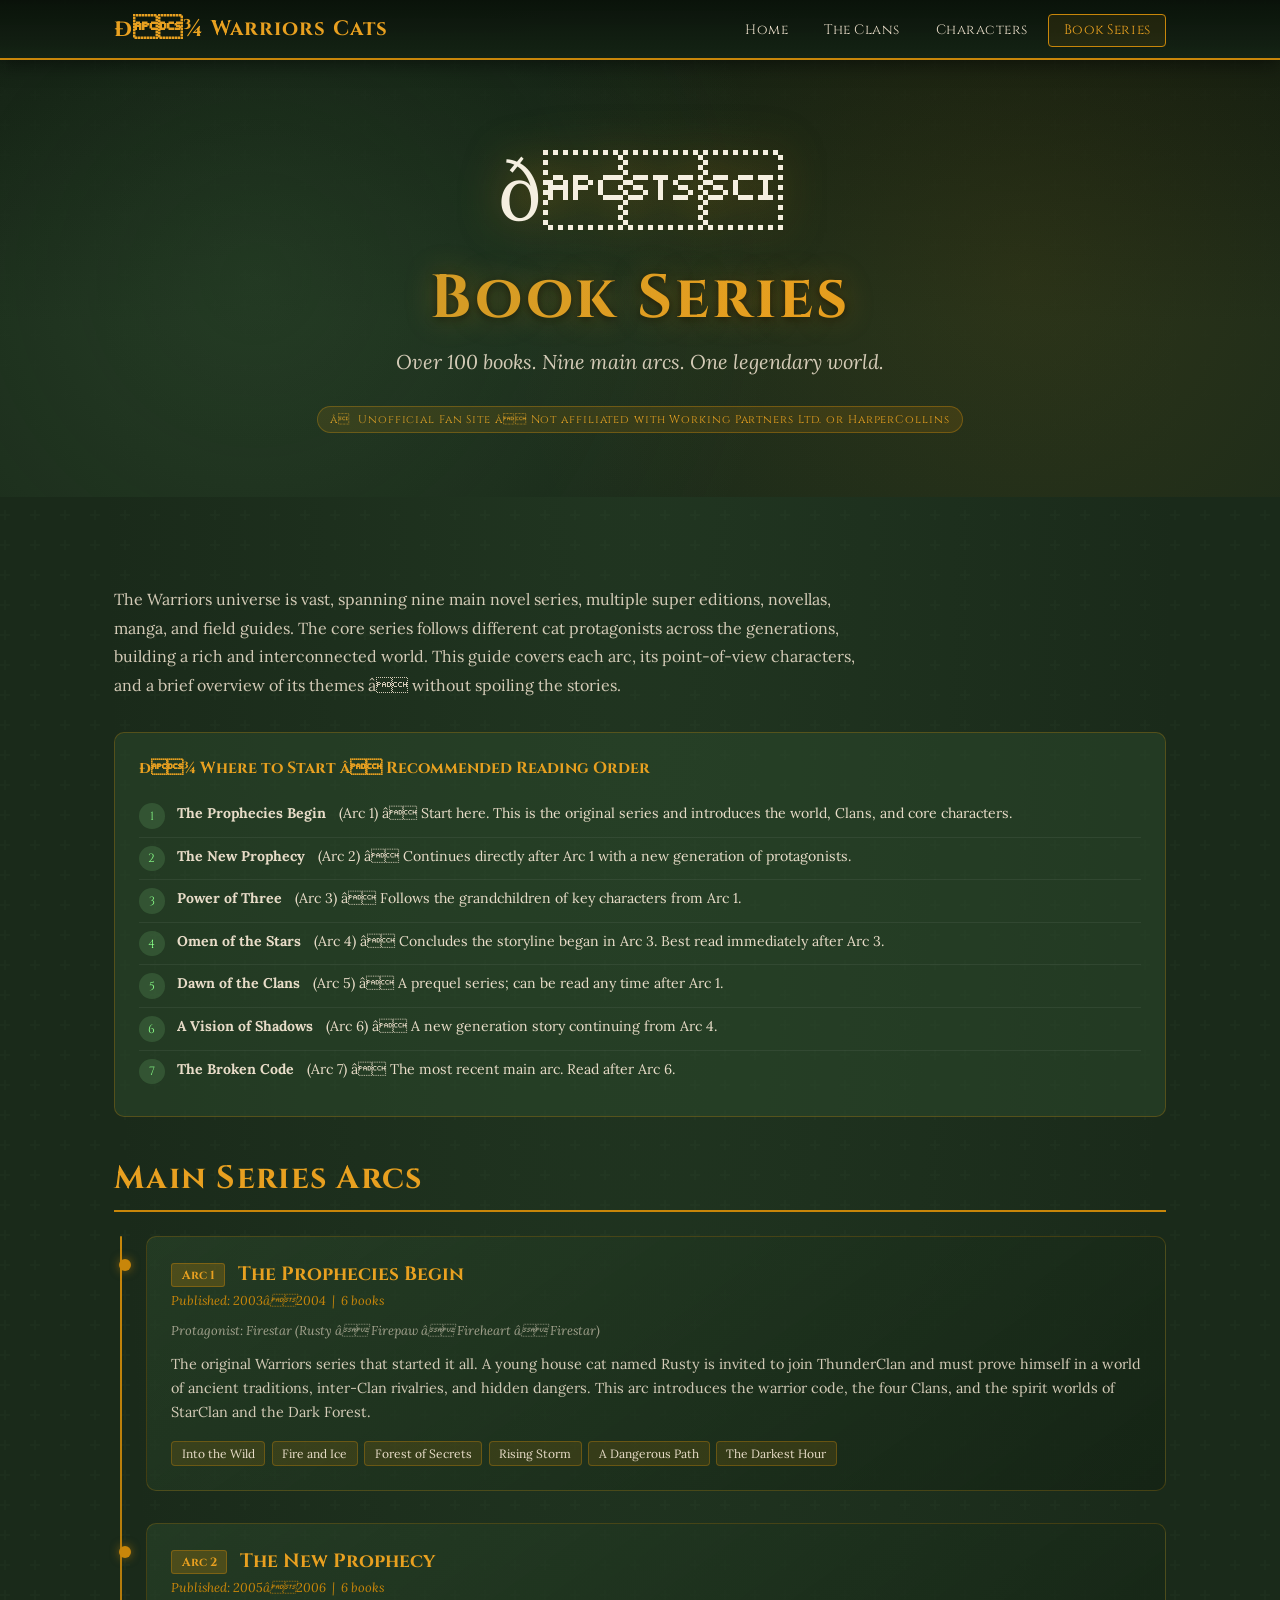
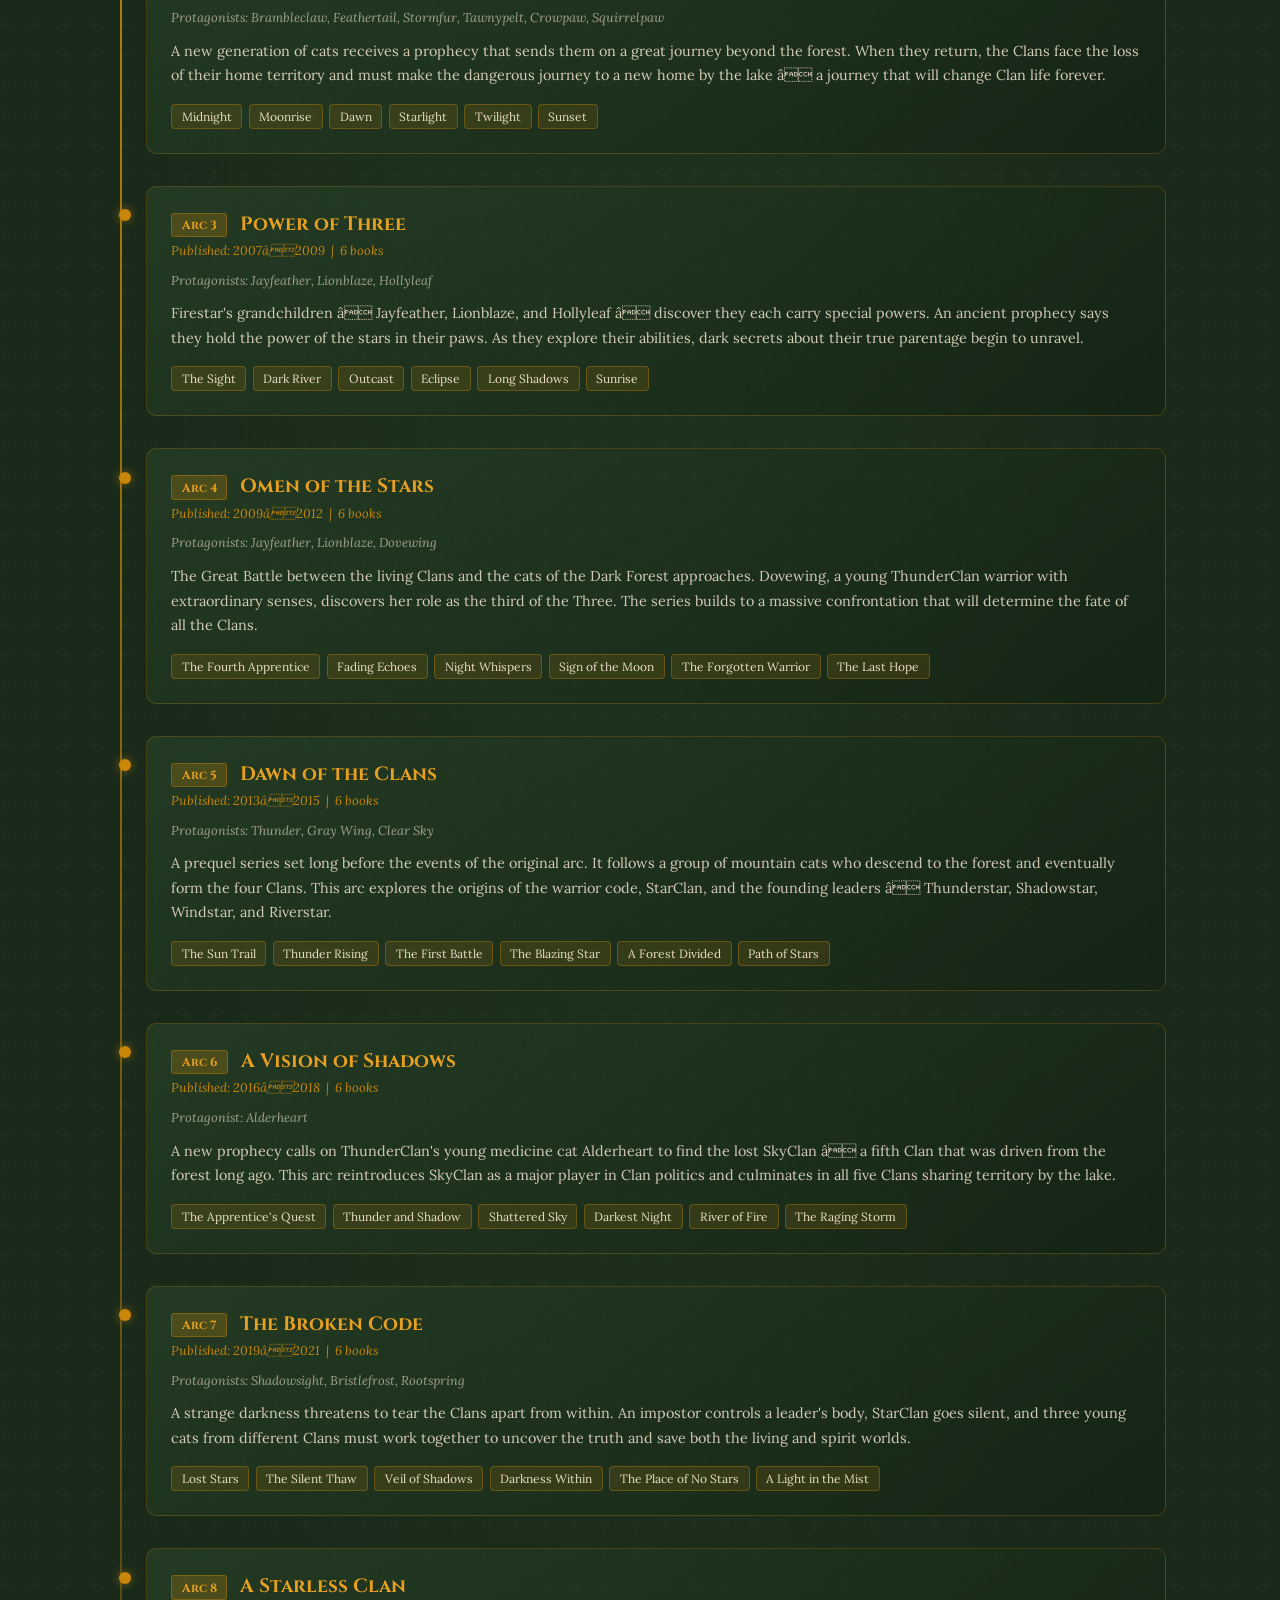
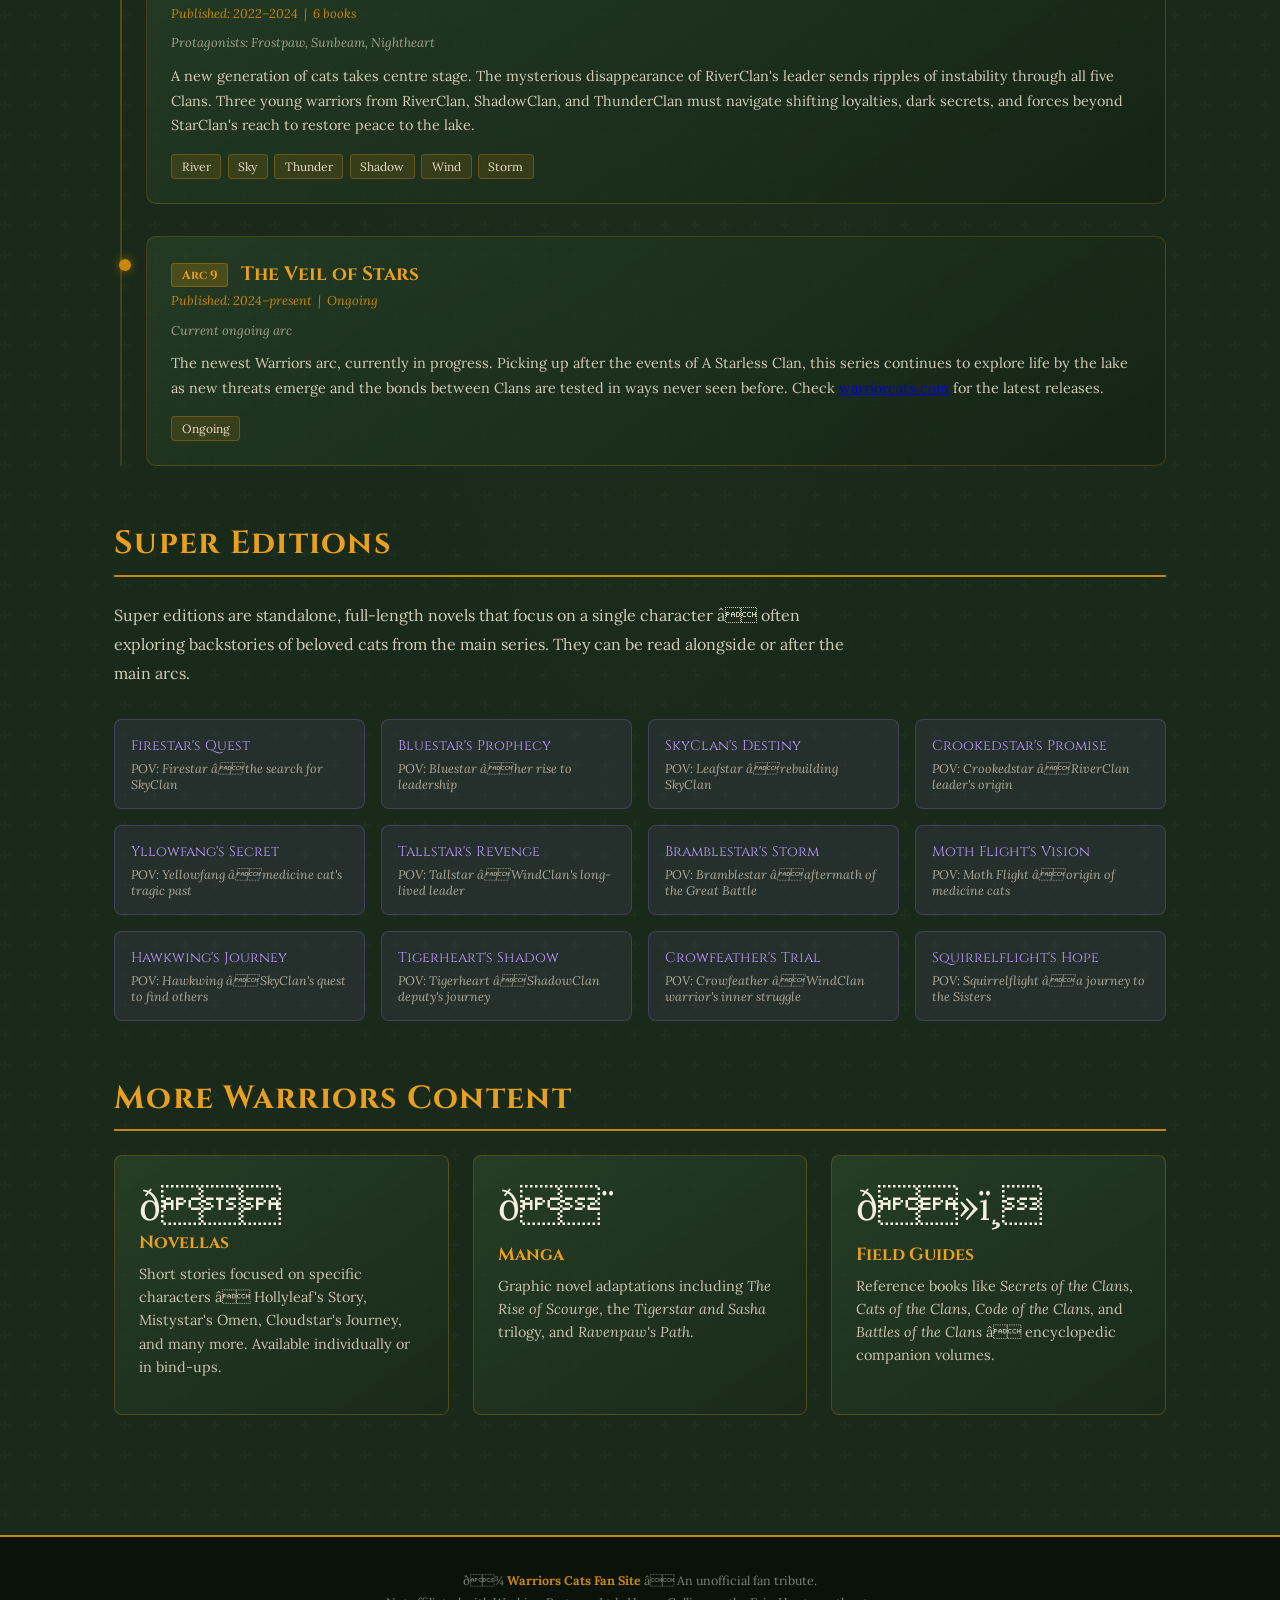
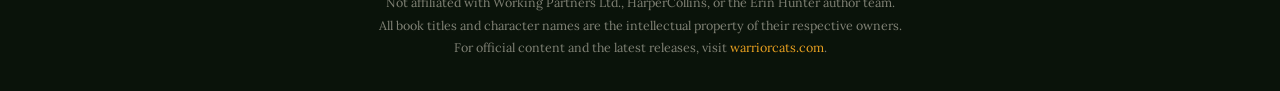
==== commit 09709369: "Fix book series count: 7 to 9, add Arc 8 (A Starless Clan) and Arc 9 (The Veil of Stars)" ====
--- a/books.html
+++ b/books.html
@@ -3,7 +3,7 @@
 <head>
   <meta charset="UTF-8" />
   <meta name="viewport" content="width=device-width, initial-scale=1.0" />
-  <title>Book Series — Warriors Cats Fan Site</title>
+  <title>Book Series â Warriors Cats Fan Site</title>
   <link rel="stylesheet" href="style.css" />
   <style>
     .arc-number {
@@ -137,7 +137,7 @@
   <header>
     <nav>
       <a class="nav-logo" href="index.html">
-        <span class="paw">🐾</span> Warriors Cats
+        <span class="paw">ð¾</span> Warriors Cats
       </a>
       <ul>
         <li><a href="index.html">Home</a></li>
@@ -150,33 +150,33 @@
 
   <!-- ======= HERO ======= -->
   <section class="hero">
-    <span class="hero-icon">📚</span>
+    <span class="hero-icon">ð</span>
     <h1>Book Series</h1>
-    <p class="subtitle">Over 80 books. Seven main arcs. One legendary world.</p>
-    <span class="disclaimer-badge">⚠ Unofficial Fan Site — Not affiliated with Working Partners Ltd. or HarperCollins</span>
+    <p class="subtitle">Over 100 books. Nine main arcs. One legendary world.</p>
+    <span class="disclaimer-badge">â  Unofficial Fan Site â Not affiliated with Working Partners Ltd. or HarperCollins</span>
   </section>
 
   <!-- ======= MAIN ======= -->
   <main>
 
     <p class="intro-text">
-      The Warriors universe is vast, spanning seven main novel series, multiple super editions, novellas,
+      The Warriors universe is vast, spanning nine main novel series, multiple super editions, novellas,
       manga, and field guides. The core series follows different cat protagonists across the generations,
       building a rich and interconnected world. This guide covers each arc, its point-of-view characters,
-      and a brief overview of its themes — without spoiling the stories.
+      and a brief overview of its themes â without spoiling the stories.
     </p>
 
     <!-- READING ORDER TIP -->
     <div class="reading-order-box">
-      <h3>🐾 Where to Start — Recommended Reading Order</h3>
+      <h3>ð¾ Where to Start â Recommended Reading Order</h3>
       <ol class="order-steps">
-        <li><strong>The Prophecies Begin</strong> (Arc 1) — Start here. This is the original series and introduces the world, Clans, and core characters.</li>
-        <li><strong>The New Prophecy</strong> (Arc 2) — Continues directly after Arc 1 with a new generation of protagonists.</li>
-        <li><strong>Power of Three</strong> (Arc 3) — Follows the grandchildren of key characters from Arc 1.</li>
-        <li><strong>Omen of the Stars</strong> (Arc 4) — Concludes the storyline began in Arc 3. Best read immediately after Arc 3.</li>
-        <li><strong>Dawn of the Clans</strong> (Arc 5) — A prequel series; can be read any time after Arc 1.</li>
-        <li><strong>A Vision of Shadows</strong> (Arc 6) — A new generation story continuing from Arc 4.</li>
-        <li><strong>The Broken Code</strong> (Arc 7) — The most recent main arc. Read after Arc 6.</li>
+        <li><strong>The Prophecies Begin</strong> (Arc 1) â Start here. This is the original series and introduces the world, Clans, and core characters.</li>
+        <li><strong>The New Prophecy</strong> (Arc 2) â Continues directly after Arc 1 with a new generation of protagonists.</li>
+        <li><strong>Power of Three</strong> (Arc 3) â Follows the grandchildren of key characters from Arc 1.</li>
+        <li><strong>Omen of the Stars</strong> (Arc 4) â Concludes the storyline began in Arc 3. Best read immediately after Arc 3.</li>
+        <li><strong>Dawn of the Clans</strong> (Arc 5) â A prequel series; can be read any time after Arc 1.</li>
+        <li><strong>A Vision of Shadows</strong> (Arc 6) â A new generation story continuing from Arc 4.</li>
+        <li><strong>The Broken Code</strong> (Arc 7) â The most recent main arc. Read after Arc 6.</li>
       </ol>
     </div>
 
@@ -189,8 +189,8 @@
         <!-- ARC 1 -->
         <div class="timeline-arc arc-card">
           <h3><span class="arc-number">Arc 1</span> The Prophecies Begin</h3>
-          <p class="arc-meta">Published: 2003–2004 &nbsp;|&nbsp; 6 books</p>
-          <p class="arc-pov">Protagonist: Firestar (Rusty → Firepaw → Fireheart → Firestar)</p>
+          <p class="arc-meta">Published: 2003â2004 &nbsp;|&nbsp; 6 books</p>
+          <p class="arc-pov">Protagonist: Firestar (Rusty â Firepaw â Fireheart â Firestar)</p>
           <p class="arc-desc">
             The original Warriors series that started it all. A young house cat named Rusty is invited to
             join ThunderClan and must prove himself in a world of ancient traditions, inter-Clan rivalries,
@@ -210,12 +210,12 @@
         <!-- ARC 2 -->
         <div class="timeline-arc arc-card">
           <h3><span class="arc-number">Arc 2</span> The New Prophecy</h3>
-          <p class="arc-meta">Published: 2005–2006 &nbsp;|&nbsp; 6 books</p>
+          <p class="arc-meta">Published: 2005â2006 &nbsp;|&nbsp; 6 books</p>
           <p class="arc-pov">Protagonists: Brambleclaw, Feathertail, Stormfur, Tawnypelt, Crowpaw, Squirrelpaw</p>
           <p class="arc-desc">
             A new generation of cats receives a prophecy that sends them on a great journey beyond the
             forest. When they return, the Clans face the loss of their home territory and must make the
-            dangerous journey to a new home by the lake — a journey that will change Clan life forever.
+            dangerous journey to a new home by the lake â a journey that will change Clan life forever.
           </p>
           <div class="book-list">
             <span class="book-tag">Midnight</span>
@@ -230,10 +230,10 @@
         <!-- ARC 3 -->
         <div class="timeline-arc arc-card">
           <h3><span class="arc-number">Arc 3</span> Power of Three</h3>
-          <p class="arc-meta">Published: 2007–2009 &nbsp;|&nbsp; 6 books</p>
+          <p class="arc-meta">Published: 2007â2009 &nbsp;|&nbsp; 6 books</p>
           <p class="arc-pov">Protagonists: Jayfeather, Lionblaze, Hollyleaf</p>
           <p class="arc-desc">
-            Firestar's grandchildren — Jayfeather, Lionblaze, and Hollyleaf — discover they each carry
+            Firestar's grandchildren â Jayfeather, Lionblaze, and Hollyleaf â discover they each carry
             special powers. An ancient prophecy says they hold the power of the stars in their paws. As
             they explore their abilities, dark secrets about their true parentage begin to unravel.
           </p>
@@ -250,7 +250,7 @@
         <!-- ARC 4 -->
         <div class="timeline-arc arc-card">
           <h3><span class="arc-number">Arc 4</span> Omen of the Stars</h3>
-          <p class="arc-meta">Published: 2009–2012 &nbsp;|&nbsp; 6 books</p>
+          <p class="arc-meta">Published: 2009â2012 &nbsp;|&nbsp; 6 books</p>
           <p class="arc-pov">Protagonists: Jayfeather, Lionblaze, Dovewing</p>
           <p class="arc-desc">
             The Great Battle between the living Clans and the cats of the Dark Forest approaches. Dovewing,
@@ -270,12 +270,12 @@
         <!-- ARC 5 -->
         <div class="timeline-arc arc-card">
           <h3><span class="arc-number">Arc 5</span> Dawn of the Clans</h3>
-          <p class="arc-meta">Published: 2013–2015 &nbsp;|&nbsp; 6 books</p>
+          <p class="arc-meta">Published: 2013â2015 &nbsp;|&nbsp; 6 books</p>
           <p class="arc-pov">Protagonists: Thunder, Gray Wing, Clear Sky</p>
           <p class="arc-desc">
             A prequel series set long before the events of the original arc. It follows a group of mountain
             cats who descend to the forest and eventually form the four Clans. This arc explores the origins
-            of the warrior code, StarClan, and the founding leaders — Thunderstar, Shadowstar, Windstar,
+            of the warrior code, StarClan, and the founding leaders â Thunderstar, Shadowstar, Windstar,
             and Riverstar.
           </p>
           <div class="book-list">
@@ -291,10 +291,10 @@
         <!-- ARC 6 -->
         <div class="timeline-arc arc-card">
           <h3><span class="arc-number">Arc 6</span> A Vision of Shadows</h3>
-          <p class="arc-meta">Published: 2016–2018 &nbsp;|&nbsp; 6 books</p>
+          <p class="arc-meta">Published: 2016â2018 &nbsp;|&nbsp; 6 books</p>
           <p class="arc-pov">Protagonist: Alderheart</p>
           <p class="arc-desc">
-            A new prophecy calls on ThunderClan's young medicine cat Alderheart to find the lost SkyClan — a
+            A new prophecy calls on ThunderClan's young medicine cat Alderheart to find the lost SkyClan â a
             fifth Clan that was driven from the forest long ago. This arc reintroduces SkyClan as a major
             player in Clan politics and culminates in all five Clans sharing territory by the lake.
           </p>
@@ -311,13 +311,12 @@
         <!-- ARC 7 -->
         <div class="timeline-arc arc-card">
           <h3><span class="arc-number">Arc 7</span> The Broken Code</h3>
-          <p class="arc-meta">Published: 2019–2021 &nbsp;|&nbsp; 6 books</p>
+          <p class="arc-meta">Published: 2019â2021 &nbsp;|&nbsp; 6 books</p>
           <p class="arc-pov">Protagonists: Shadowsight, Bristlefrost, Rootspring</p>
           <p class="arc-desc">
             A strange darkness threatens to tear the Clans apart from within. An impostor controls a
             leader's body, StarClan goes silent, and three young cats from different Clans must work
-            together to uncover the truth and save both the living and spirit worlds. The most recent
-            completed main arc.
+            together to uncover the truth and save both the living and spirit worlds.
           </p>
           <div class="book-list">
             <span class="book-tag">Lost Stars</span>
@@ -329,6 +328,44 @@
           </div>
         </div>
 
+        <!-- ARC 8 -->
+        <div class="timeline-arc arc-card">
+          <h3><span class="arc-number">Arc 8</span> A Starless Clan</h3>
+          <p class="arc-meta">Published: 2022–2024 &nbsp;|&nbsp; 6 books</p>
+          <p class="arc-pov">Protagonists: Frostpaw, Sunbeam, Nightheart</p>
+          <p class="arc-desc">
+            A new generation of cats takes centre stage. The mysterious disappearance of RiverClan's
+            leader sends ripples of instability through all five Clans. Three young warriors from
+            RiverClan, ShadowClan, and ThunderClan must navigate shifting loyalties, dark secrets,
+            and forces beyond StarClan's reach to restore peace to the lake.
+          </p>
+          <div class="book-list">
+            <span class="book-tag">River</span>
+            <span class="book-tag">Sky</span>
+            <span class="book-tag">Thunder</span>
+            <span class="book-tag">Shadow</span>
+            <span class="book-tag">Wind</span>
+            <span class="book-tag">Storm</span>
+          </div>
+        </div>
+
+        <!-- ARC 9 -->
+        <div class="timeline-arc arc-card">
+          <h3><span class="arc-number">Arc 9</span> The Veil of Stars</h3>
+          <p class="arc-meta">Published: 2024–present &nbsp;|&nbsp; Ongoing</p>
+          <p class="arc-pov">Current ongoing arc</p>
+          <p class="arc-desc">
+            The newest Warriors arc, currently in progress. Picking up after the events of A Starless
+            Clan, this series continues to explore life by the lake as new threats emerge and the bonds
+            between Clans are tested in ways never seen before. Check
+            <a href="https://www.warriorcats.com" target="_blank" rel="noopener">warriorcats.com</a>
+            for the latest releases.
+          </p>
+          <div class="book-list">
+            <span class="book-tag">Ongoing</span>
+          </div>
+        </div>
+
       </div>
     </section>
 
@@ -336,57 +373,57 @@
     <section>
       <h2 class="section-title">Super Editions</h2>
       <p class="intro-text">
-        Super editions are standalone, full-length novels that focus on a single character — often exploring
+        Super editions are standalone, full-length novels that focus on a single character â often exploring
         backstories of beloved cats from the main series. They can be read alongside or after the main arcs.
       </p>
       <div class="super-editions-grid">
         <div class="super-ed-card">
           <p class="se-title">Firestar's Quest</p>
-          <p class="se-pov">POV: Firestar — the search for SkyClan</p>
+          <p class="se-pov">POV: Firestar â the search for SkyClan</p>
         </div>
         <div class="super-ed-card">
           <p class="se-title">Bluestar's Prophecy</p>
-          <p class="se-pov">POV: Bluestar — her rise to leadership</p>
+          <p class="se-pov">POV: Bluestar â her rise to leadership</p>
         </div>
         <div class="super-ed-card">
           <p class="se-title">SkyClan's Destiny</p>
-          <p class="se-pov">POV: Leafstar — rebuilding SkyClan</p>
+          <p class="se-pov">POV: Leafstar â rebuilding SkyClan</p>
         </div>
         <div class="super-ed-card">
           <p class="se-title">Crookedstar's Promise</p>
-          <p class="se-pov">POV: Crookedstar — RiverClan leader's origin</p>
+          <p class="se-pov">POV: Crookedstar â RiverClan leader's origin</p>
         </div>
         <div class="super-ed-card">
           <p class="se-title">Yllowfang's Secret</p>
-          <p class="se-pov">POV: Yellowfang — medicine cat's tragic past</p>
+          <p class="se-pov">POV: Yellowfang â medicine cat's tragic past</p>
         </div>
         <div class="super-ed-card">
           <p class="se-title">Tallstar's Revenge</p>
-          <p class="se-pov">POV: Tallstar — WindClan's long-lived leader</p>
+          <p class="se-pov">POV: Tallstar â WindClan's long-lived leader</p>
         </div>
         <div class="super-ed-card">
           <p class="se-title">Bramblestar's Storm</p>
-          <p class="se-pov">POV: Bramblestar — aftermath of the Great Battle</p>
+          <p class="se-pov">POV: Bramblestar â aftermath of the Great Battle</p>
         </div>
         <div class="super-ed-card">
           <p class="se-title">Moth Flight's Vision</p>
-          <p class="se-pov">POV: Moth Flight — origin of medicine cats</p>
+          <p class="se-pov">POV: Moth Flight â origin of medicine cats</p>
         </div>
         <div class="super-ed-card">
           <p class="se-title">Hawkwing's Journey</p>
-          <p class="se-pov">POV: Hawkwing — SkyClan's quest to find others</p>
+          <p class="se-pov">POV: Hawkwing â SkyClan's quest to find others</p>
         </div>
         <div class="super-ed-card">
           <p class="se-title">Tigerheart's Shadow</p>
-          <p class="se-pov">POV: Tigerheart — ShadowClan deputy's journey</p>
+          <p class="se-pov">POV: Tigerheart â ShadowClan deputy's journey</p>
         </div>
         <div class="super-ed-card">
           <p class="se-title">Crowfeather's Trial</p>
-          <p class="se-pov">POV: Crowfeather — WindClan warrior's inner struggle</p>
+          <p class="se-pov">POV: Crowfeather â WindClan warrior's inner struggle</p>
         </div>
         <div class="super-ed-card">
           <p class="se-title">Squirrelflight's Hope</p>
-          <p class="se-pov">POV: Squirrelflight — a journey to the Sisters</p>
+          <p class="se-pov">POV: Squirrelflight â a journey to the Sisters</p>
         </div>
       </div>
     </section>
@@ -396,19 +433,19 @@
       <h2 class="section-title">More Warriors Content</h2>
       <div class="card-grid">
         <div class="card">
-          <span class="card-icon">📖</pan>
+          <span class="card-icon">ð</pan>
           <h3>Novellas</h3>
-          <p>Short stories focused on specific characters — Hollyleaf's Story, Mistystar's Omen, Cloudstar's Journey, and many more. Available individually or in bind-ups.</p>
+          <p>Short stories focused on specific characters â Hollyleaf's Story, Mistystar's Omen, Cloudstar's Journey, and many more. Available individually or in bind-ups.</p>
         </div>
         <div class="card">
-          <span class="card-icon">🎨</span>
+          <span class="card-icon">ð¨</span>
           <h3>Manga</h3>
           <p>Graphic novel adaptations including <em>The Rise of Scourge</em>, the <em>Tigerstar and Sasha</em> trilogy, and <em>Ravenpaw's Path</em>.</p>
         </div>
         <div class="card">
-          <span class="card-icon">🗻️</span>
+          <span class="card-icon">ð»ï¸</span>
           <h3>Field Guides</h3>
-          <p>Reference books like <em>Secrets of the Clans</em>, <em>Cats of the Clans</em>, <em>Code of the Clans</em>, and <em>Battles of the Clans</em> — encyclopedic companion volumes.</p>
+          <p>Reference books like <em>Secrets of the Clans</em>, <em>Cats of the Clans</em>, <em>Code of the Clans</em>, and <em>Battles of the Clans</em> â encyclopedic companion volumes.</p>
         </div>
       </div>
     </section>
@@ -418,7 +455,7 @@
   <!-- ======= FOOTER ======= -->
   <footer>
     <p>
-      🐾 <strong>Warriors Cats Fan Site</strong> └ An unofficial fan tribute.<br />
+      ð¾ <strong>Warriors Cats Fan Site</strong> â An unofficial fan tribute.<br />
       Not affiliated with Working Partners Ltd., HarperCollins, or the Erin Hunter author team.<br />
       All book titles and character names are the intellectual property of their respective owners.<br />
       For official content and the latest releases, visit
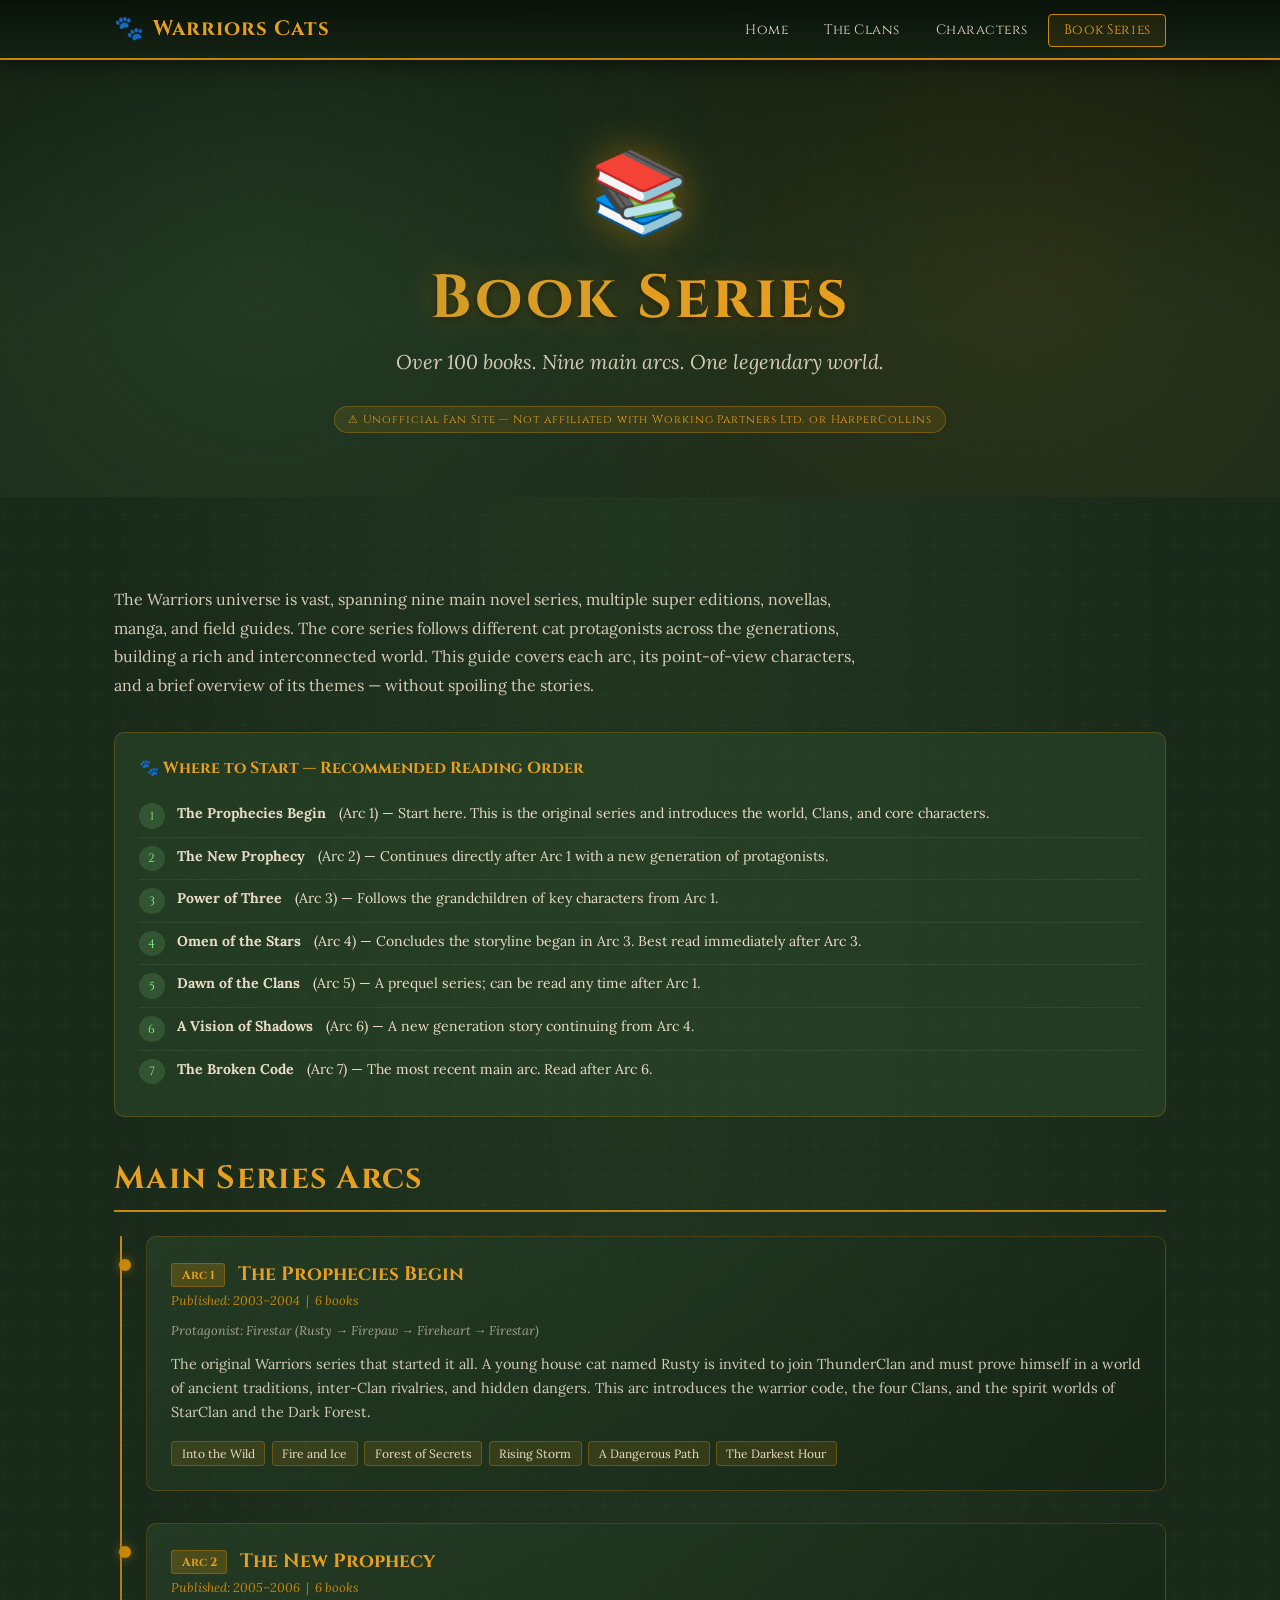
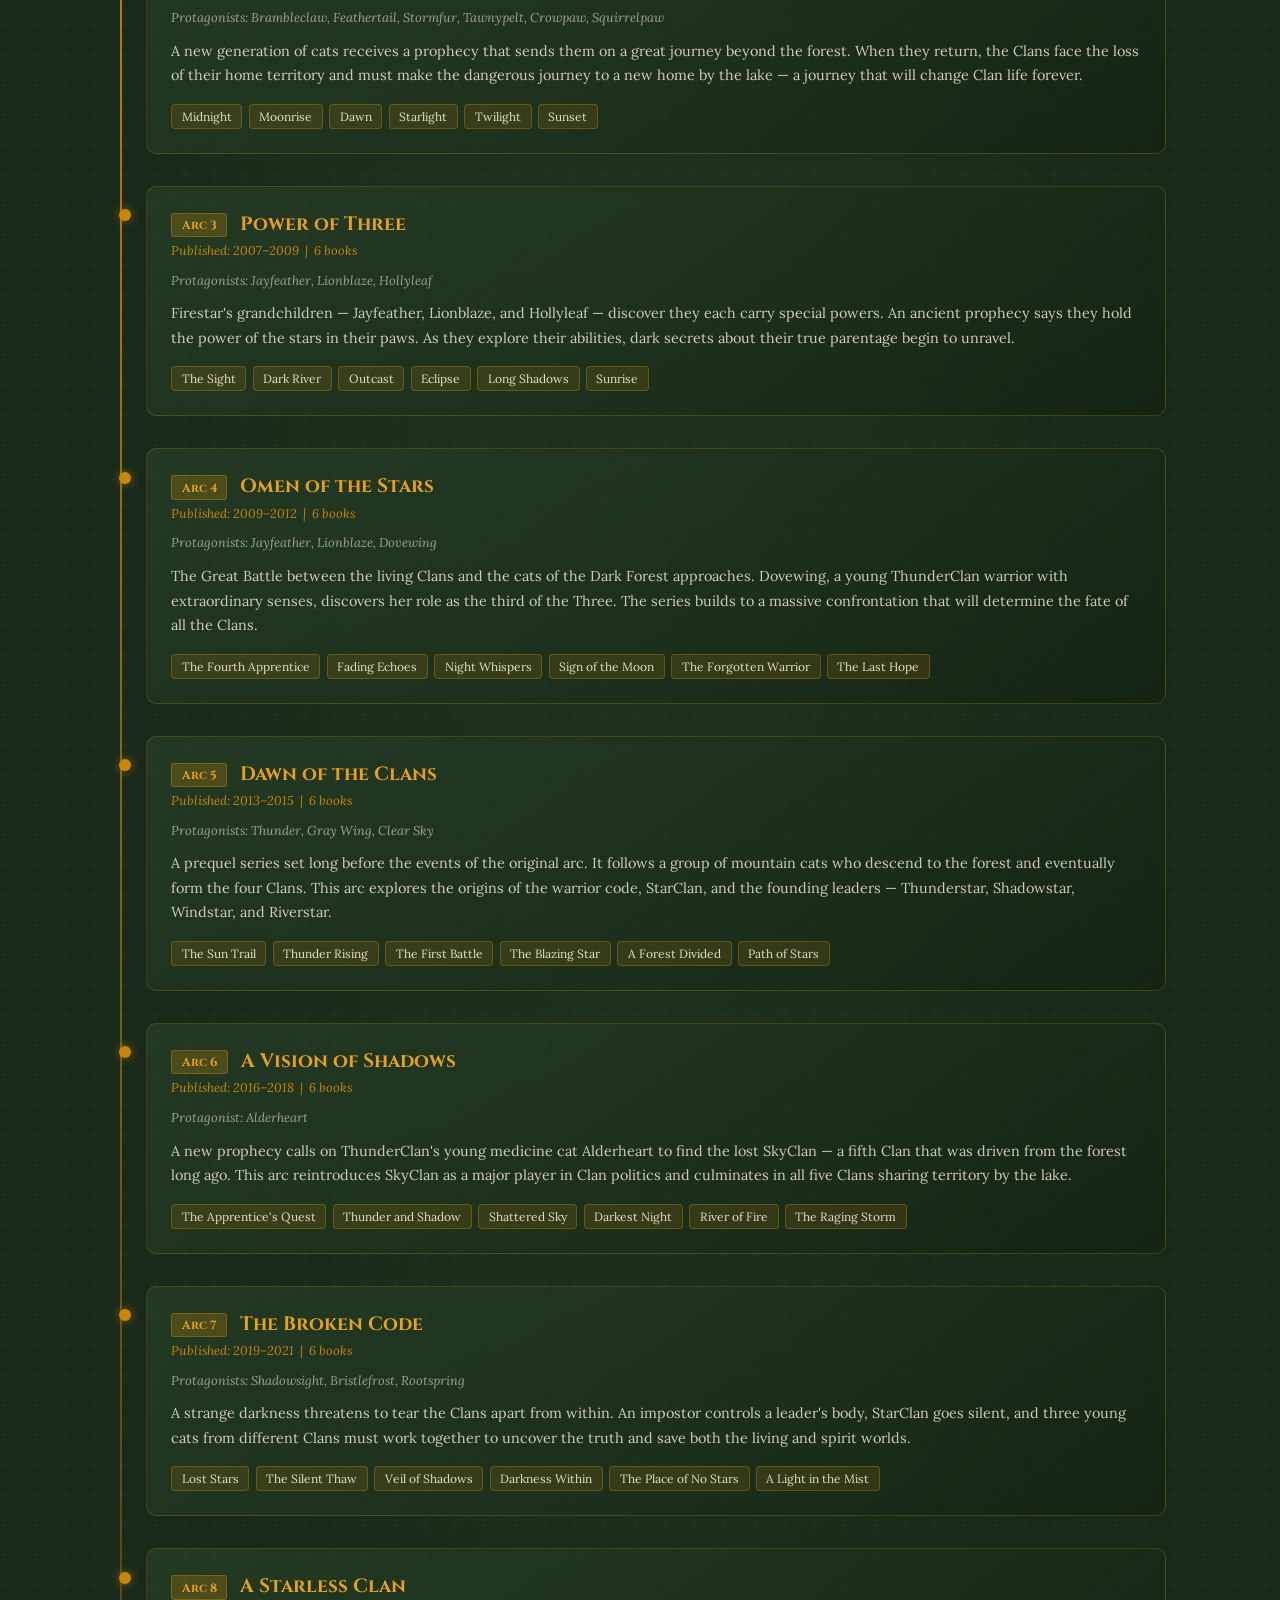
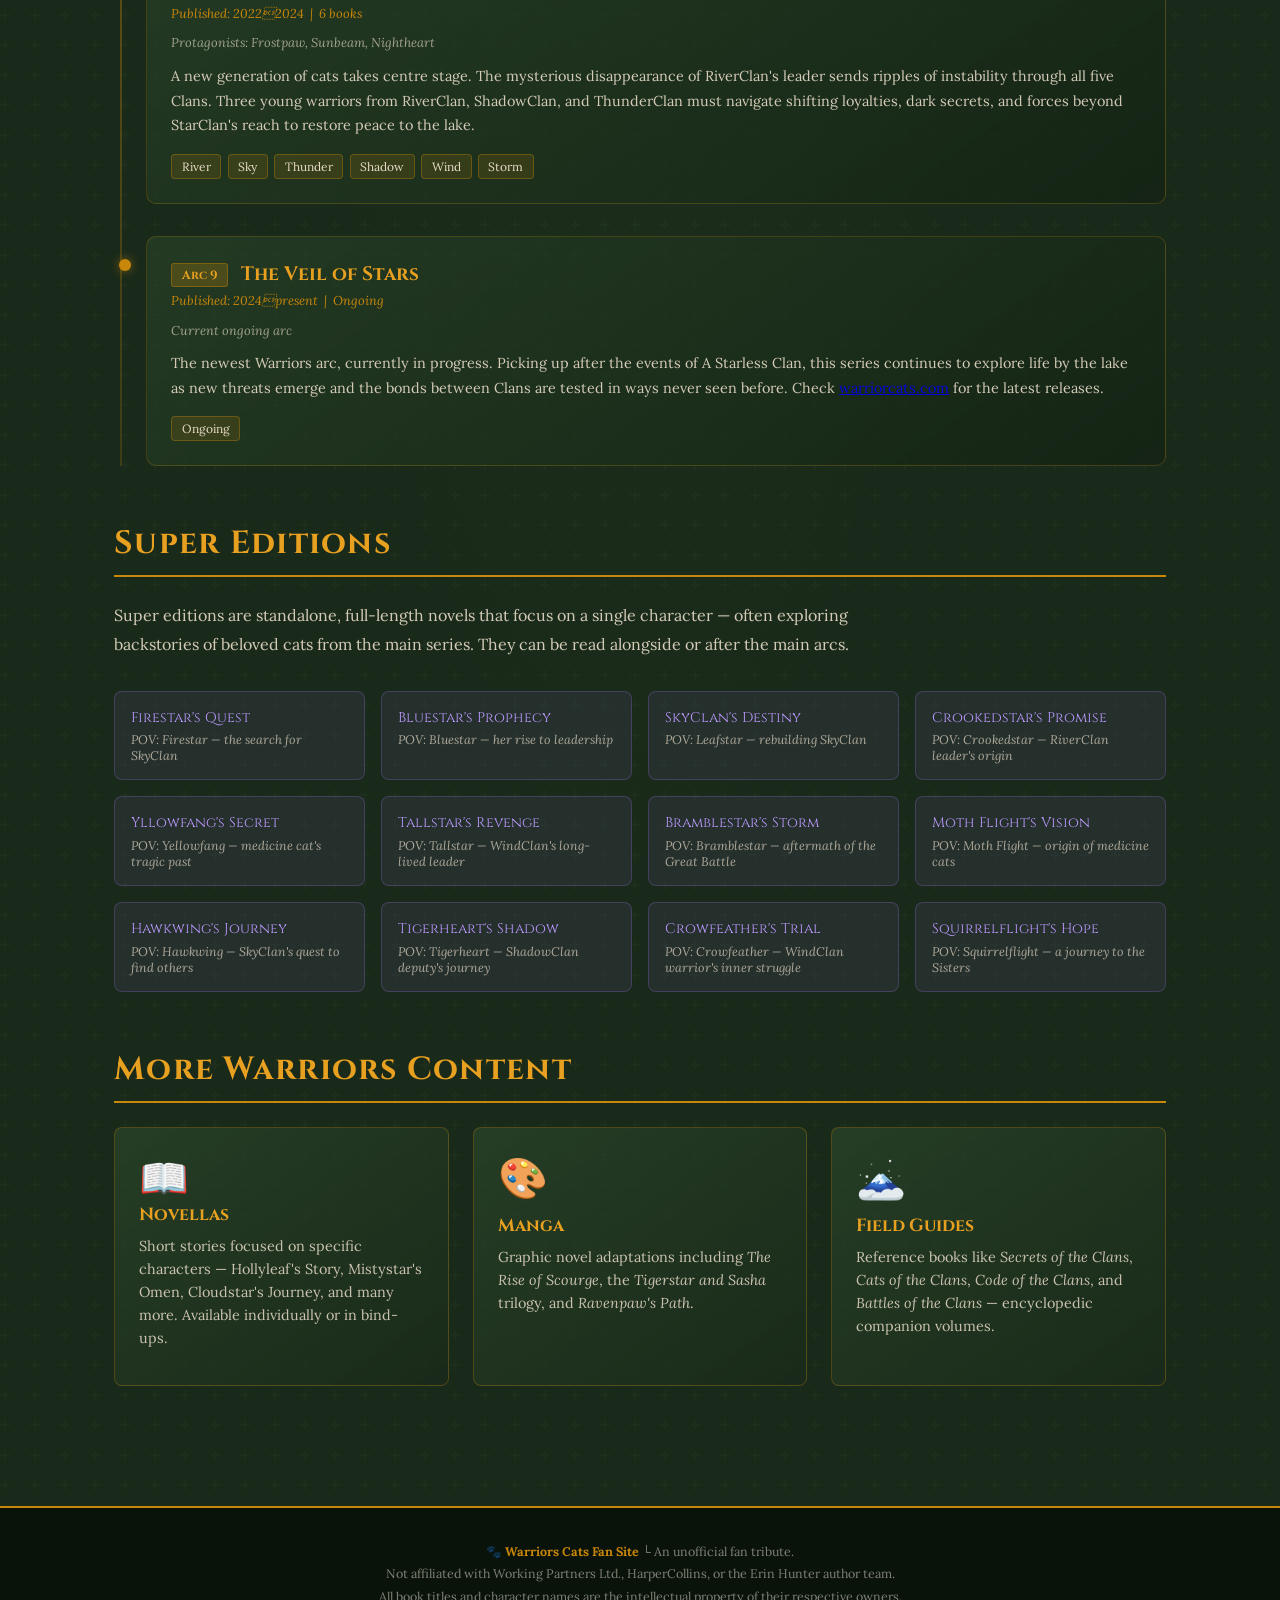
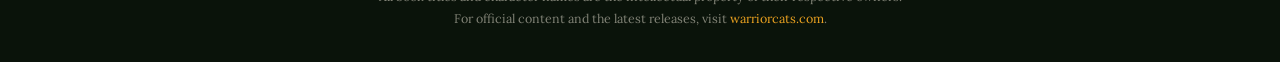
==== commit 90be073e: "Fix double-encoded UTF-8 special characters (em/en dashes)" ====
--- a/books.html
+++ b/books.html
@@ -3,7 +3,7 @@
 <head>
   <meta charset="UTF-8" />
   <meta name="viewport" content="width=device-width, initial-scale=1.0" />
-  <title>Book Series â Warriors Cats Fan Site</title>
+  <title>Book Series — Warriors Cats Fan Site</title>
   <link rel="stylesheet" href="style.css" />
   <style>
     .arc-number {
@@ -137,7 +137,7 @@
   <header>
     <nav>
       <a class="nav-logo" href="index.html">
-        <span class="paw">ð¾</span> Warriors Cats
+        <span class="paw">🐾</span> Warriors Cats
       </a>
       <ul>
         <li><a href="index.html">Home</a></li>
@@ -150,10 +150,10 @@
 
   <!-- ======= HERO ======= -->
   <section class="hero">
-    <span class="hero-icon">ð</span>
+    <span class="hero-icon">📚</span>
     <h1>Book Series</h1>
     <p class="subtitle">Over 100 books. Nine main arcs. One legendary world.</p>
-    <span class="disclaimer-badge">â  Unofficial Fan Site â Not affiliated with Working Partners Ltd. or HarperCollins</span>
+    <span class="disclaimer-badge">⚠ Unofficial Fan Site — Not affiliated with Working Partners Ltd. or HarperCollins</span>
   </section>
 
   <!-- ======= MAIN ======= -->
@@ -163,20 +163,20 @@
       The Warriors universe is vast, spanning nine main novel series, multiple super editions, novellas,
       manga, and field guides. The core series follows different cat protagonists across the generations,
       building a rich and interconnected world. This guide covers each arc, its point-of-view characters,
-      and a brief overview of its themes â without spoiling the stories.
+      and a brief overview of its themes — without spoiling the stories.
     </p>
 
     <!-- READING ORDER TIP -->
     <div class="reading-order-box">
-      <h3>ð¾ Where to Start â Recommended Reading Order</h3>
+      <h3>🐾 Where to Start — Recommended Reading Order</h3>
       <ol class="order-steps">
-        <li><strong>The Prophecies Begin</strong> (Arc 1) â Start here. This is the original series and introduces the world, Clans, and core characters.</li>
-        <li><strong>The New Prophecy</strong> (Arc 2) â Continues directly after Arc 1 with a new generation of protagonists.</li>
-        <li><strong>Power of Three</strong> (Arc 3) â Follows the grandchildren of key characters from Arc 1.</li>
-        <li><strong>Omen of the Stars</strong> (Arc 4) â Concludes the storyline began in Arc 3. Best read immediately after Arc 3.</li>
-        <li><strong>Dawn of the Clans</strong> (Arc 5) â A prequel series; can be read any time after Arc 1.</li>
-        <li><strong>A Vision of Shadows</strong> (Arc 6) â A new generation story continuing from Arc 4.</li>
-        <li><strong>The Broken Code</strong> (Arc 7) â The most recent main arc. Read after Arc 6.</li>
+        <li><strong>The Prophecies Begin</strong> (Arc 1) — Start here. This is the original series and introduces the world, Clans, and core characters.</li>
+        <li><strong>The New Prophecy</strong> (Arc 2) — Continues directly after Arc 1 with a new generation of protagonists.</li>
+        <li><strong>Power of Three</strong> (Arc 3) — Follows the grandchildren of key characters from Arc 1.</li>
+        <li><strong>Omen of the Stars</strong> (Arc 4) — Concludes the storyline began in Arc 3. Best read immediately after Arc 3.</li>
+        <li><strong>Dawn of the Clans</strong> (Arc 5) — A prequel series; can be read any time after Arc 1.</li>
+        <li><strong>A Vision of Shadows</strong> (Arc 6) — A new generation story continuing from Arc 4.</li>
+        <li><strong>The Broken Code</strong> (Arc 7) — The most recent main arc. Read after Arc 6.</li>
       </ol>
     </div>
 
@@ -189,8 +189,8 @@
         <!-- ARC 1 -->
         <div class="timeline-arc arc-card">
           <h3><span class="arc-number">Arc 1</span> The Prophecies Begin</h3>
-          <p class="arc-meta">Published: 2003â2004 &nbsp;|&nbsp; 6 books</p>
-          <p class="arc-pov">Protagonist: Firestar (Rusty â Firepaw â Fireheart â Firestar)</p>
+          <p class="arc-meta">Published: 2003–2004 &nbsp;|&nbsp; 6 books</p>
+          <p class="arc-pov">Protagonist: Firestar (Rusty → Firepaw → Fireheart → Firestar)</p>
           <p class="arc-desc">
             The original Warriors series that started it all. A young house cat named Rusty is invited to
             join ThunderClan and must prove himself in a world of ancient traditions, inter-Clan rivalries,
@@ -210,12 +210,12 @@
         <!-- ARC 2 -->
         <div class="timeline-arc arc-card">
           <h3><span class="arc-number">Arc 2</span> The New Prophecy</h3>
-          <p class="arc-meta">Published: 2005â2006 &nbsp;|&nbsp; 6 books</p>
+          <p class="arc-meta">Published: 2005–2006 &nbsp;|&nbsp; 6 books</p>
           <p class="arc-pov">Protagonists: Brambleclaw, Feathertail, Stormfur, Tawnypelt, Crowpaw, Squirrelpaw</p>
           <p class="arc-desc">
             A new generation of cats receives a prophecy that sends them on a great journey beyond the
             forest. When they return, the Clans face the loss of their home territory and must make the
-            dangerous journey to a new home by the lake â a journey that will change Clan life forever.
+            dangerous journey to a new home by the lake — a journey that will change Clan life forever.
           </p>
           <div class="book-list">
             <span class="book-tag">Midnight</span>
@@ -230,10 +230,10 @@
         <!-- ARC 3 -->
         <div class="timeline-arc arc-card">
           <h3><span class="arc-number">Arc 3</span> Power of Three</h3>
-          <p class="arc-meta">Published: 2007â2009 &nbsp;|&nbsp; 6 books</p>
+          <p class="arc-meta">Published: 2007–2009 &nbsp;|&nbsp; 6 books</p>
           <p class="arc-pov">Protagonists: Jayfeather, Lionblaze, Hollyleaf</p>
           <p class="arc-desc">
-            Firestar's grandchildren â Jayfeather, Lionblaze, and Hollyleaf â discover they each carry
+            Firestar's grandchildren — Jayfeather, Lionblaze, and Hollyleaf — discover they each carry
             special powers. An ancient prophecy says they hold the power of the stars in their paws. As
             they explore their abilities, dark secrets about their true parentage begin to unravel.
           </p>
@@ -250,7 +250,7 @@
         <!-- ARC 4 -->
         <div class="timeline-arc arc-card">
           <h3><span class="arc-number">Arc 4</span> Omen of the Stars</h3>
-          <p class="arc-meta">Published: 2009â2012 &nbsp;|&nbsp; 6 books</p>
+          <p class="arc-meta">Published: 2009–2012 &nbsp;|&nbsp; 6 books</p>
           <p class="arc-pov">Protagonists: Jayfeather, Lionblaze, Dovewing</p>
           <p class="arc-desc">
             The Great Battle between the living Clans and the cats of the Dark Forest approaches. Dovewing,
@@ -270,12 +270,12 @@
         <!-- ARC 5 -->
         <div class="timeline-arc arc-card">
           <h3><span class="arc-number">Arc 5</span> Dawn of the Clans</h3>
-          <p class="arc-meta">Published: 2013â2015 &nbsp;|&nbsp; 6 books</p>
+          <p class="arc-meta">Published: 2013–2015 &nbsp;|&nbsp; 6 books</p>
           <p class="arc-pov">Protagonists: Thunder, Gray Wing, Clear Sky</p>
           <p class="arc-desc">
             A prequel series set long before the events of the original arc. It follows a group of mountain
             cats who descend to the forest and eventually form the four Clans. This arc explores the origins
-            of the warrior code, StarClan, and the founding leaders â Thunderstar, Shadowstar, Windstar,
+            of the warrior code, StarClan, and the founding leaders — Thunderstar, Shadowstar, Windstar,
             and Riverstar.
           </p>
           <div class="book-list">
@@ -291,10 +291,10 @@
         <!-- ARC 6 -->
         <div class="timeline-arc arc-card">
           <h3><span class="arc-number">Arc 6</span> A Vision of Shadows</h3>
-          <p class="arc-meta">Published: 2016â2018 &nbsp;|&nbsp; 6 books</p>
+          <p class="arc-meta">Published: 2016–2018 &nbsp;|&nbsp; 6 books</p>
           <p class="arc-pov">Protagonist: Alderheart</p>
           <p class="arc-desc">
-            A new prophecy calls on ThunderClan's young medicine cat Alderheart to find the lost SkyClan â a
+            A new prophecy calls on ThunderClan's young medicine cat Alderheart to find the lost SkyClan — a
             fifth Clan that was driven from the forest long ago. This arc reintroduces SkyClan as a major
             player in Clan politics and culminates in all five Clans sharing territory by the lake.
           </p>
@@ -311,7 +311,7 @@
         <!-- ARC 7 -->
         <div class="timeline-arc arc-card">
           <h3><span class="arc-number">Arc 7</span> The Broken Code</h3>
-          <p class="arc-meta">Published: 2019â2021 &nbsp;|&nbsp; 6 books</p>
+          <p class="arc-meta">Published: 2019–2021 &nbsp;|&nbsp; 6 books</p>
           <p class="arc-pov">Protagonists: Shadowsight, Bristlefrost, Rootspring</p>
           <p class="arc-desc">
             A strange darkness threatens to tear the Clans apart from within. An impostor controls a
@@ -331,7 +331,7 @@
         <!-- ARC 8 -->
         <div class="timeline-arc arc-card">
           <h3><span class="arc-number">Arc 8</span> A Starless Clan</h3>
-          <p class="arc-meta">Published: 2022–2024 &nbsp;|&nbsp; 6 books</p>
+          <p class="arc-meta">Published: 20222024 &nbsp;|&nbsp; 6 books</p>
           <p class="arc-pov">Protagonists: Frostpaw, Sunbeam, Nightheart</p>
           <p class="arc-desc">
             A new generation of cats takes centre stage. The mysterious disappearance of RiverClan's
@@ -352,7 +352,7 @@
         <!-- ARC 9 -->
         <div class="timeline-arc arc-card">
           <h3><span class="arc-number">Arc 9</span> The Veil of Stars</h3>
-          <p class="arc-meta">Published: 2024–present &nbsp;|&nbsp; Ongoing</p>
+          <p class="arc-meta">Published: 2024present &nbsp;|&nbsp; Ongoing</p>
           <p class="arc-pov">Current ongoing arc</p>
           <p class="arc-desc">
             The newest Warriors arc, currently in progress. Picking up after the events of A Starless
@@ -373,57 +373,57 @@
     <section>
       <h2 class="section-title">Super Editions</h2>
       <p class="intro-text">
-        Super editions are standalone, full-length novels that focus on a single character â often exploring
+        Super editions are standalone, full-length novels that focus on a single character — often exploring
         backstories of beloved cats from the main series. They can be read alongside or after the main arcs.
       </p>
       <div class="super-editions-grid">
         <div class="super-ed-card">
           <p class="se-title">Firestar's Quest</p>
-          <p class="se-pov">POV: Firestar â the search for SkyClan</p>
+          <p class="se-pov">POV: Firestar — the search for SkyClan</p>
         </div>
         <div class="super-ed-card">
           <p class="se-title">Bluestar's Prophecy</p>
-          <p class="se-pov">POV: Bluestar â her rise to leadership</p>
+          <p class="se-pov">POV: Bluestar — her rise to leadership</p>
         </div>
         <div class="super-ed-card">
           <p class="se-title">SkyClan's Destiny</p>
-          <p class="se-pov">POV: Leafstar â rebuilding SkyClan</p>
+          <p class="se-pov">POV: Leafstar — rebuilding SkyClan</p>
         </div>
         <div class="super-ed-card">
           <p class="se-title">Crookedstar's Promise</p>
-          <p class="se-pov">POV: Crookedstar â RiverClan leader's origin</p>
+          <p class="se-pov">POV: Crookedstar — RiverClan leader's origin</p>
         </div>
         <div class="super-ed-card">
           <p class="se-title">Yllowfang's Secret</p>
-          <p class="se-pov">POV: Yellowfang â medicine cat's tragic past</p>
+          <p class="se-pov">POV: Yellowfang — medicine cat's tragic past</p>
         </div>
         <div class="super-ed-card">
           <p class="se-title">Tallstar's Revenge</p>
-          <p class="se-pov">POV: Tallstar â WindClan's long-lived leader</p>
+          <p class="se-pov">POV: Tallstar — WindClan's long-lived leader</p>
         </div>
         <div class="super-ed-card">
           <p class="se-title">Bramblestar's Storm</p>
-          <p class="se-pov">POV: Bramblestar â aftermath of the Great Battle</p>
+          <p class="se-pov">POV: Bramblestar — aftermath of the Great Battle</p>
         </div>
         <div class="super-ed-card">
           <p class="se-title">Moth Flight's Vision</p>
-          <p class="se-pov">POV: Moth Flight â origin of medicine cats</p>
+          <p class="se-pov">POV: Moth Flight — origin of medicine cats</p>
         </div>
         <div class="super-ed-card">
           <p class="se-title">Hawkwing's Journey</p>
-          <p class="se-pov">POV: Hawkwing â SkyClan's quest to find others</p>
+          <p class="se-pov">POV: Hawkwing — SkyClan's quest to find others</p>
         </div>
         <div class="super-ed-card">
           <p class="se-title">Tigerheart's Shadow</p>
-          <p class="se-pov">POV: Tigerheart â ShadowClan deputy's journey</p>
+          <p class="se-pov">POV: Tigerheart — ShadowClan deputy's journey</p>
         </div>
         <div class="super-ed-card">
           <p class="se-title">Crowfeather's Trial</p>
-          <p class="se-pov">POV: Crowfeather â WindClan warrior's inner struggle</p>
+          <p class="se-pov">POV: Crowfeather — WindClan warrior's inner struggle</p>
         </div>
         <div class="super-ed-card">
           <p class="se-title">Squirrelflight's Hope</p>
-          <p class="se-pov">POV: Squirrelflight â a journey to the Sisters</p>
+          <p class="se-pov">POV: Squirrelflight — a journey to the Sisters</p>
         </div>
       </div>
     </section>
@@ -433,19 +433,19 @@
       <h2 class="section-title">More Warriors Content</h2>
       <div class="card-grid">
         <div class="card">
-          <span class="card-icon">ð</pan>
+          <span class="card-icon">📖</pan>
           <h3>Novellas</h3>
-          <p>Short stories focused on specific characters â Hollyleaf's Story, Mistystar's Omen, Cloudstar's Journey, and many more. Available individually or in bind-ups.</p>
+          <p>Short stories focused on specific characters — Hollyleaf's Story, Mistystar's Omen, Cloudstar's Journey, and many more. Available individually or in bind-ups.</p>
         </div>
         <div class="card">
-          <span class="card-icon">ð¨</span>
+          <span class="card-icon">🎨</span>
           <h3>Manga</h3>
           <p>Graphic novel adaptations including <em>The Rise of Scourge</em>, the <em>Tigerstar and Sasha</em> trilogy, and <em>Ravenpaw's Path</em>.</p>
         </div>
         <div class="card">
-          <span class="card-icon">ð»ï¸</span>
+          <span class="card-icon">🗻️</span>
           <h3>Field Guides</h3>
-          <p>Reference books like <em>Secrets of the Clans</em>, <em>Cats of the Clans</em>, <em>Code of the Clans</em>, and <em>Battles of the Clans</em> â encyclopedic companion volumes.</p>
+          <p>Reference books like <em>Secrets of the Clans</em>, <em>Cats of the Clans</em>, <em>Code of the Clans</em>, and <em>Battles of the Clans</em> — encyclopedic companion volumes.</p>
         </div>
       </div>
     </section>
@@ -455,7 +455,7 @@
   <!-- ======= FOOTER ======= -->
   <footer>
     <p>
-      ð¾ <strong>Warriors Cats Fan Site</strong> â An unofficial fan tribute.<br />
+      🐾 <strong>Warriors Cats Fan Site</strong> └ An unofficial fan tribute.<br />
       Not affiliated with Working Partners Ltd., HarperCollins, or the Erin Hunter author team.<br />
       All book titles and character names are the intellectual property of their respective owners.<br />
       For official content and the latest releases, visit
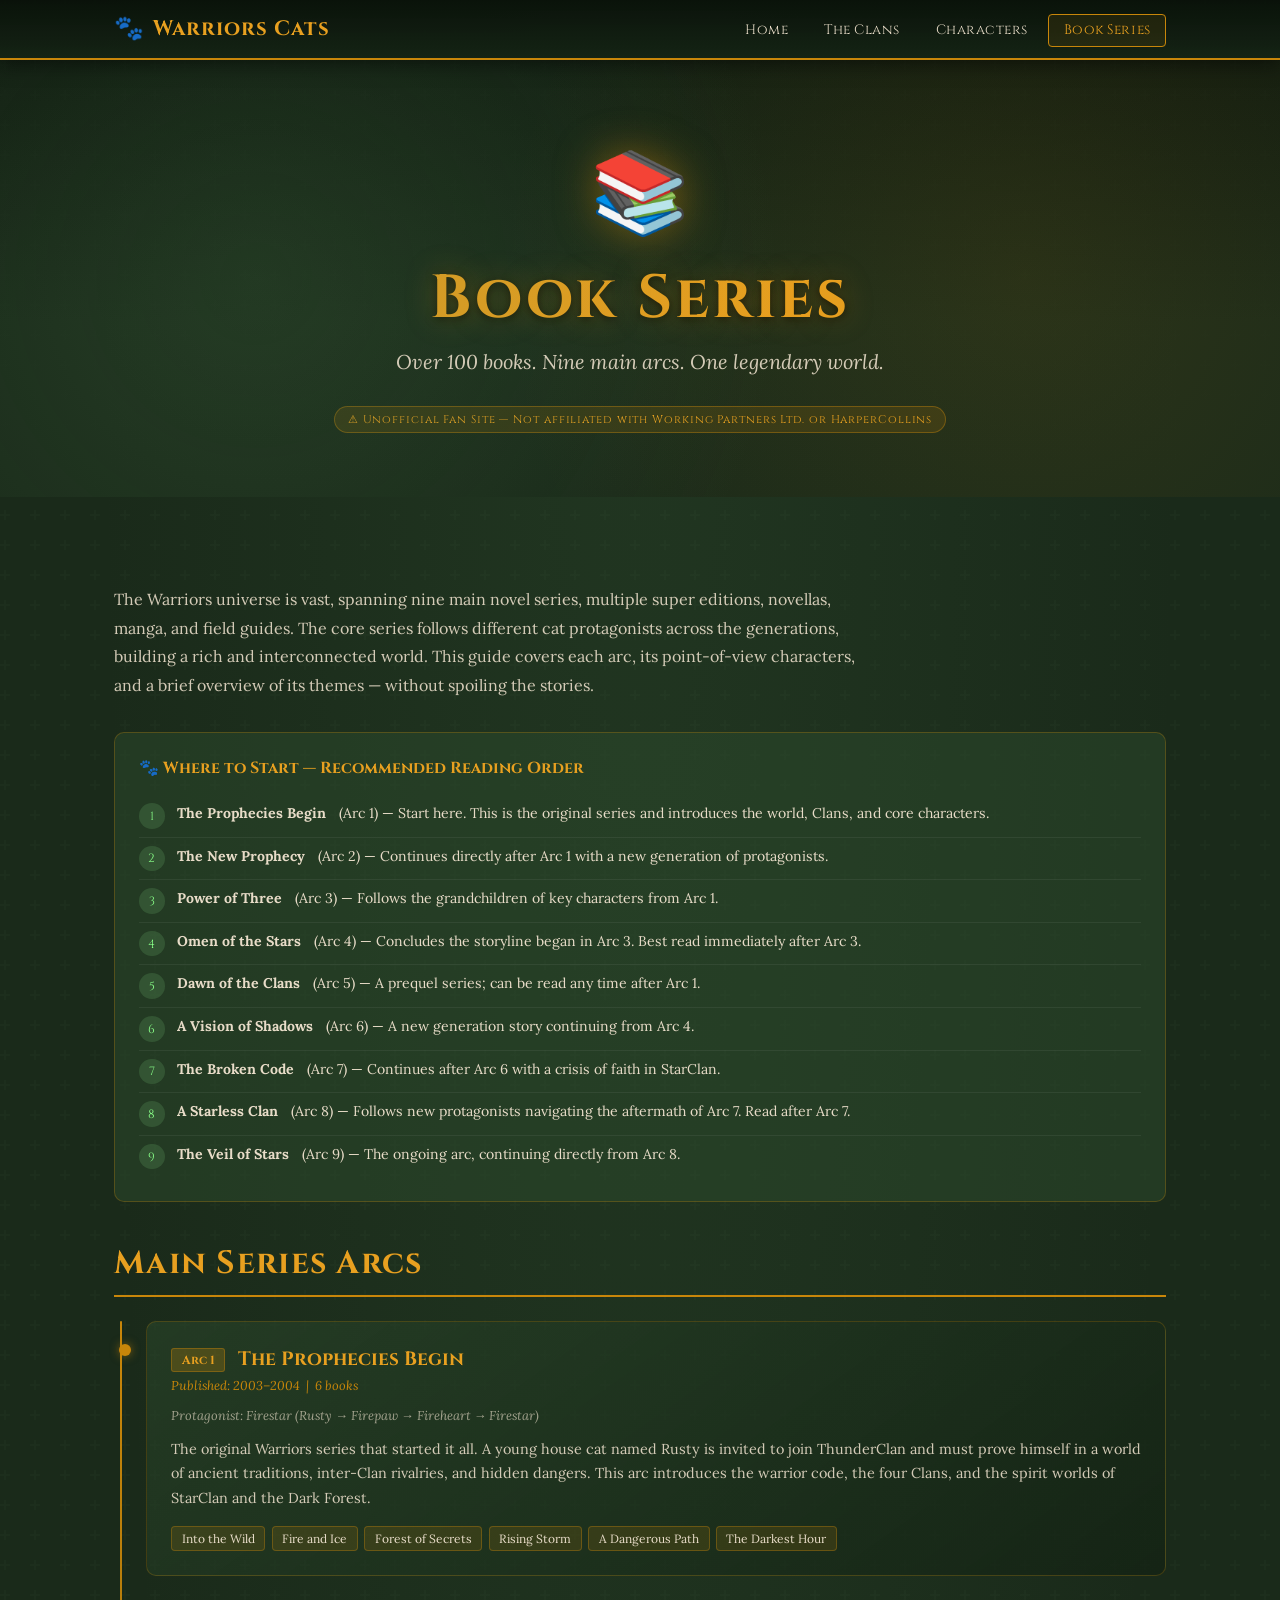
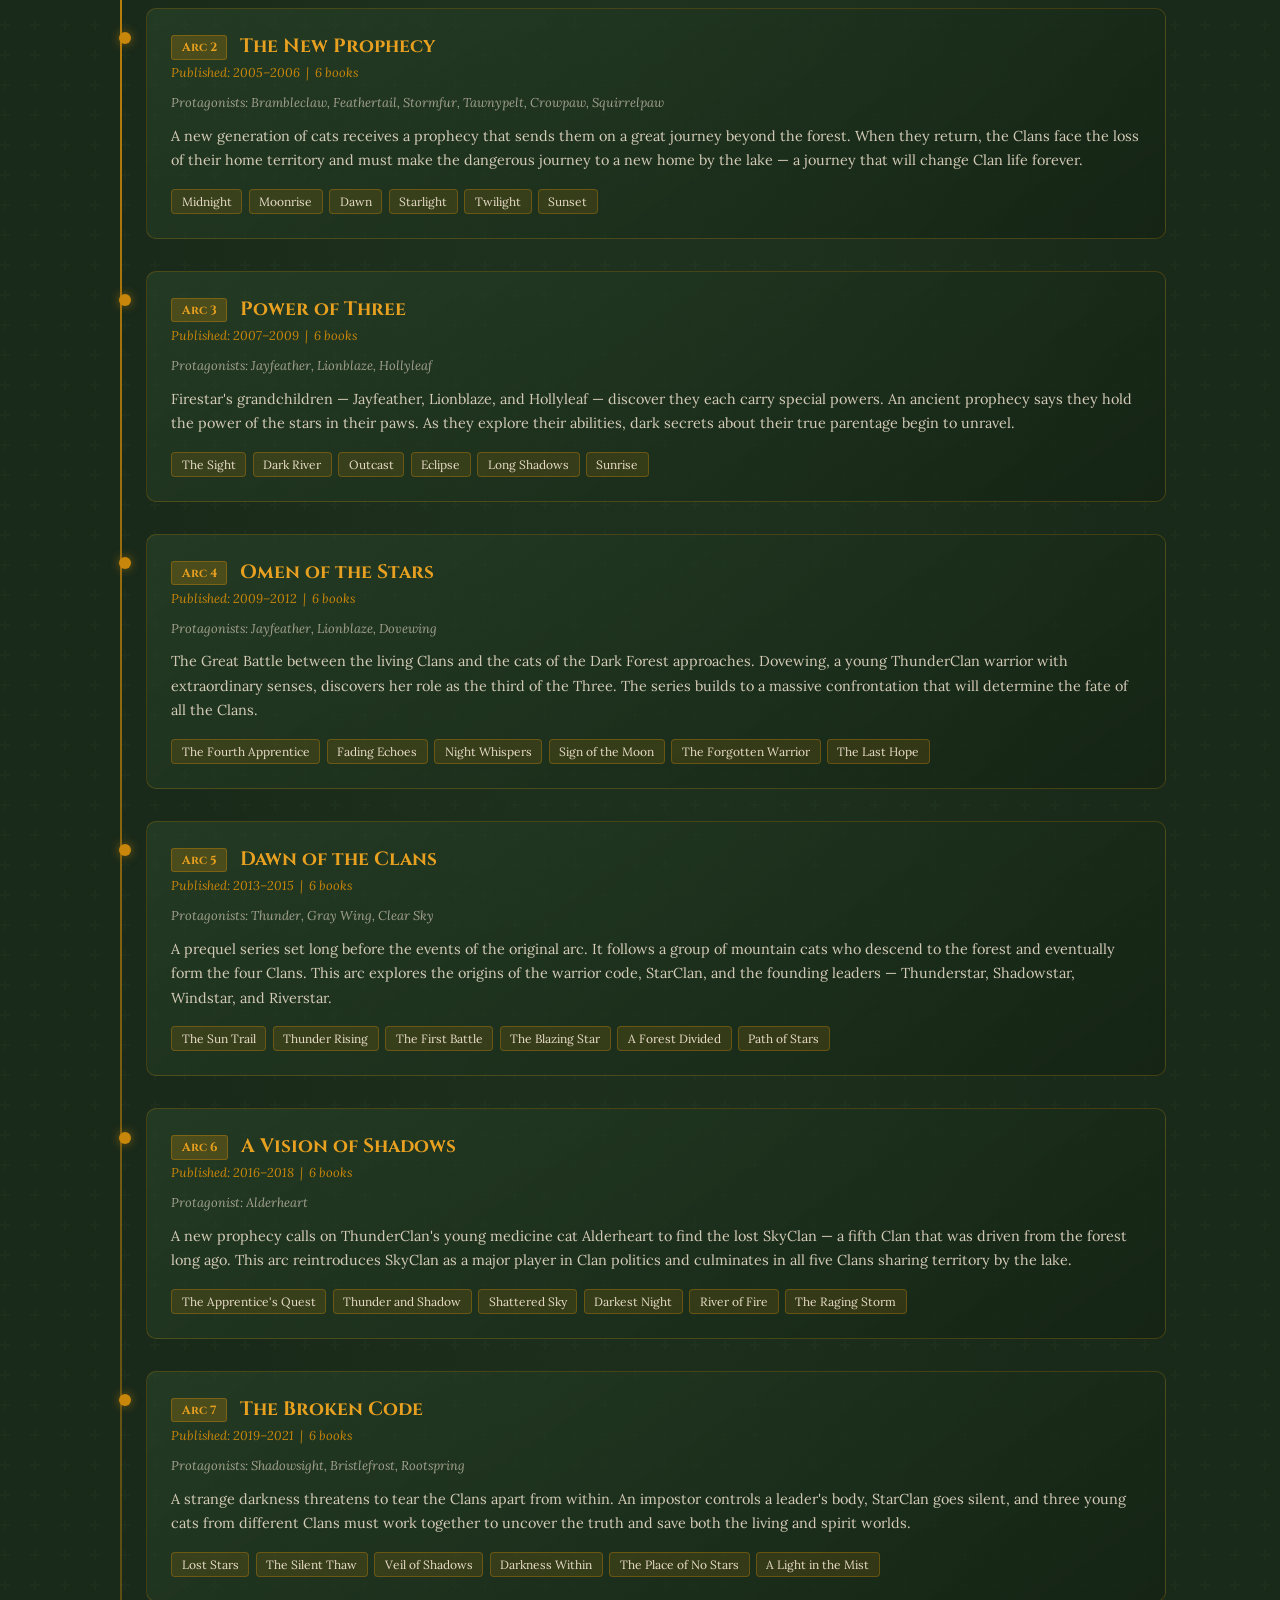
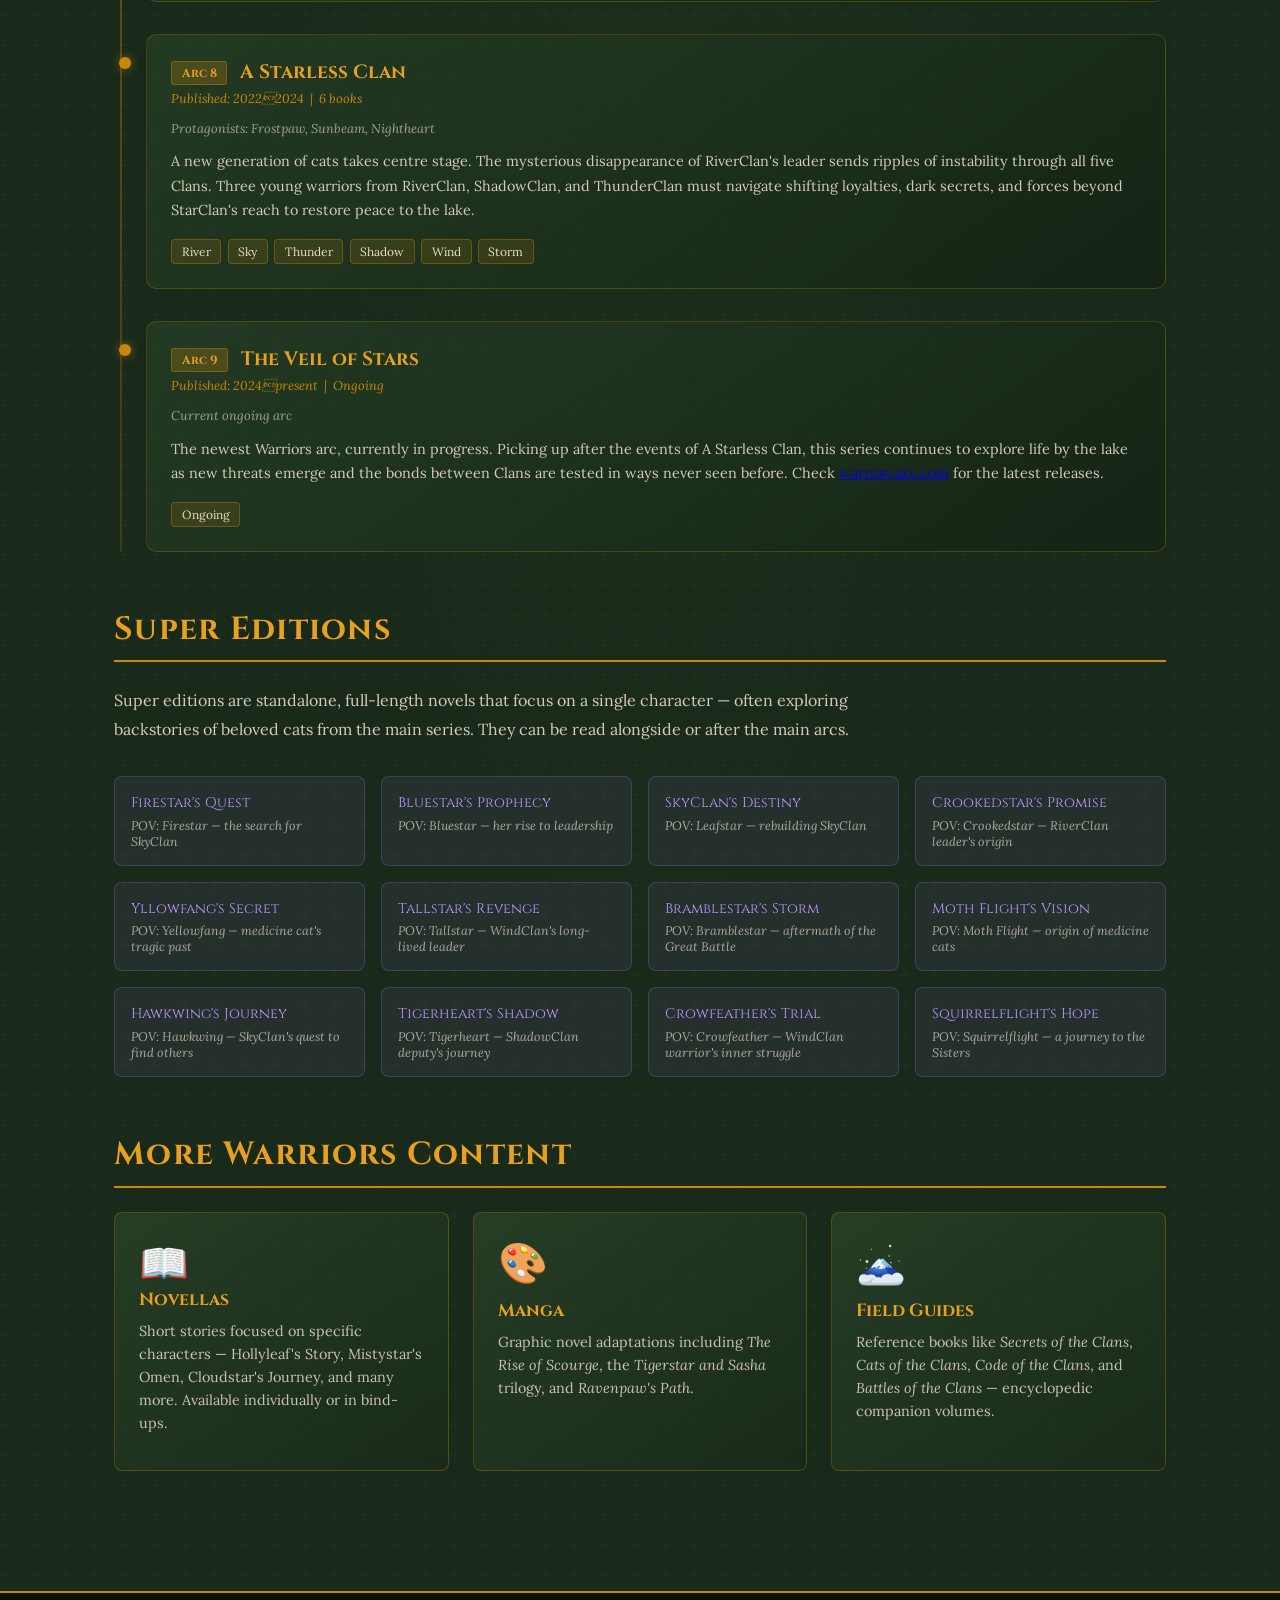
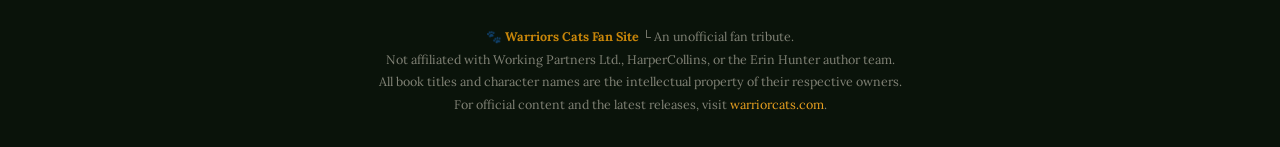
==== commit b941fe06: "Add Arc 8 and Arc 9 to recommended reading order" ====
--- a/books.html
+++ b/books.html
@@ -176,7 +176,9 @@
         <li><strong>Omen of the Stars</strong> (Arc 4) — Concludes the storyline began in Arc 3. Best read immediately after Arc 3.</li>
         <li><strong>Dawn of the Clans</strong> (Arc 5) — A prequel series; can be read any time after Arc 1.</li>
         <li><strong>A Vision of Shadows</strong> (Arc 6) — A new generation story continuing from Arc 4.</li>
-        <li><strong>The Broken Code</strong> (Arc 7) — The most recent main arc. Read after Arc 6.</li>
+        <li><strong>The Broken Code</strong> (Arc 7) — Continues after Arc 6 with a crisis of faith in StarClan.</li>
+        <li><strong>A Starless Clan</strong> (Arc 8) — Follows new protagonists navigating the aftermath of Arc 7. Read after Arc 7.</li>
+        <li><strong>The Veil of Stars</strong> (Arc 9) — The ongoing arc, continuing directly from Arc 8.</li>
       </ol>
     </div>
 
